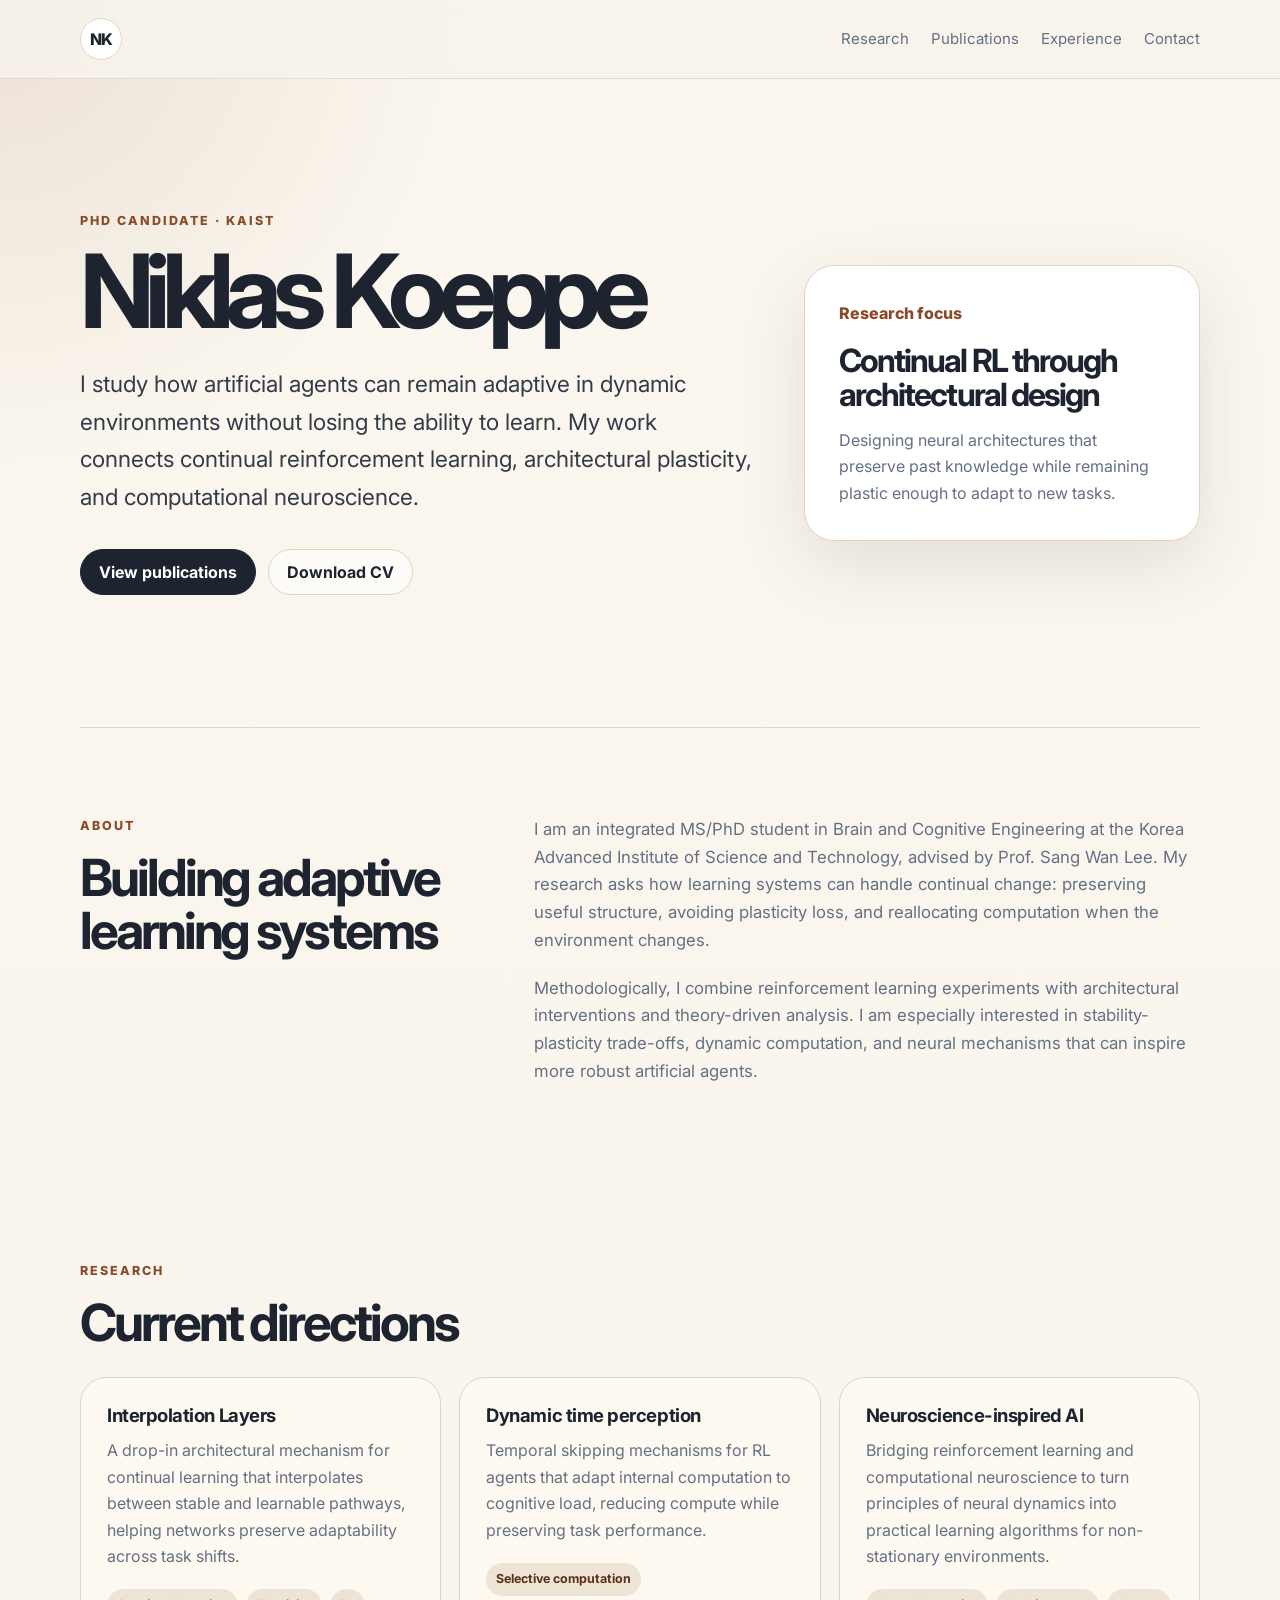
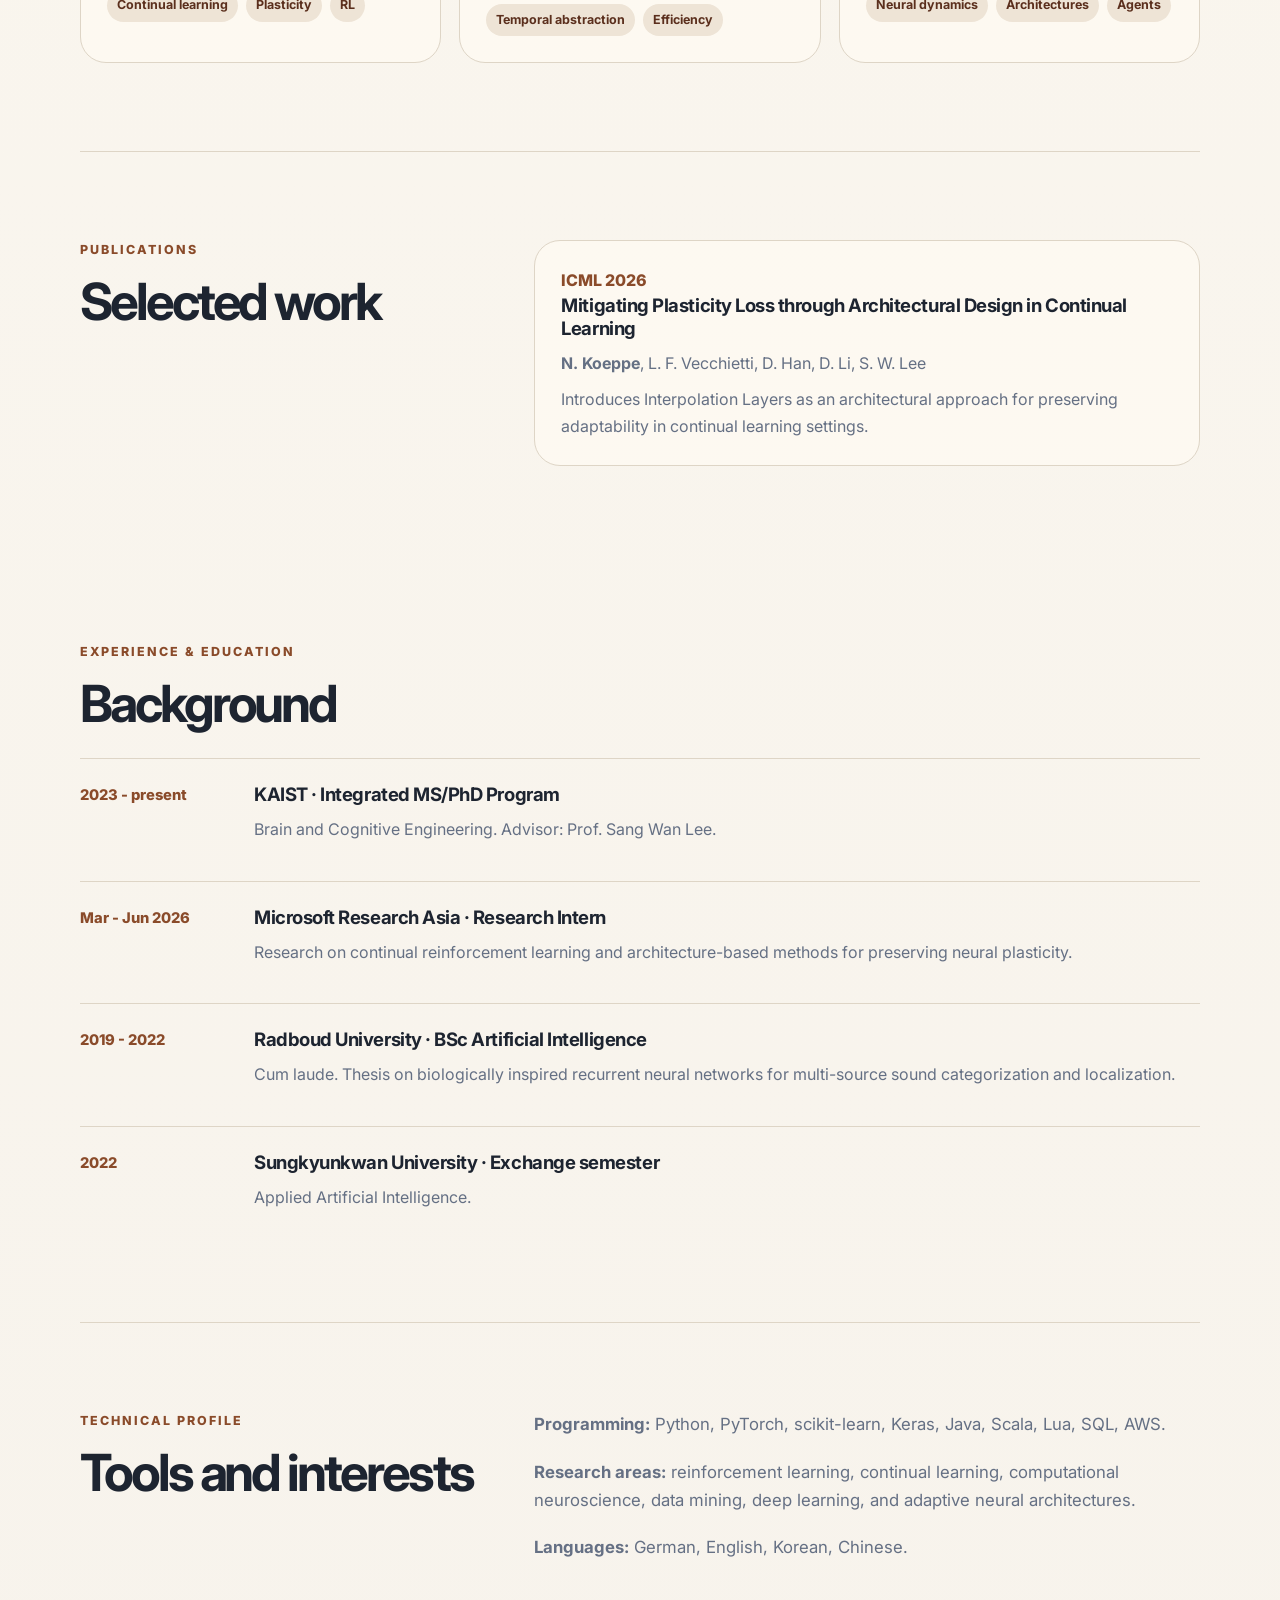
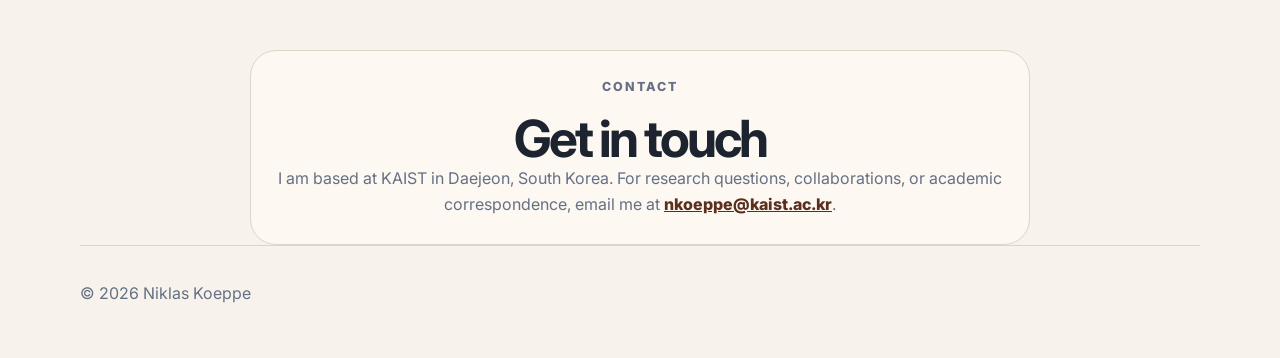
==== index.html @ fd407d89 "updates" ====
<!DOCTYPE html>
<html lang="en">
<head>
  <meta charset="UTF-8" />
  <meta name="viewport" content="width=device-width, initial-scale=1.0" />
  <meta name="description" content="Niklas Koeppe is a PhD candidate at KAIST working on continual reinforcement learning, architectural plasticity, and neuroscience-inspired AI." />
  <title>Niklas Koeppe | Continual Reinforcement Learning</title>
  <link rel="preconnect" href="https://fonts.googleapis.com" />
  <link rel="preconnect" href="https://fonts.gstatic.com" crossorigin />
  <link href="https://fonts.googleapis.com/css2?family=Inter:wght@400;500;600;700;800&display=swap" rel="stylesheet" />
  <link rel="stylesheet" href="style.css" />
</head>
<body>
  <header class="site-header">
    <nav class="nav" aria-label="Main navigation">
      <a class="logo" href="#top">NK</a>
      <div class="nav-links">
        <a href="#research">Research</a>
        <a href="#publications">Publications</a>
        <a href="#experience">Experience</a>
        <a href="#contact">Contact</a>
      </div>
    </nav>
  </header>

  <main id="top">
    <section class="hero section">
      <div class="hero-copy">
        <p class="eyebrow">PhD Candidate · KAIST</p>
        <h1>Niklas Koeppe</h1>
        <p class="lead">
          I study how artificial agents can remain adaptive in dynamic environments without losing the ability to learn.
          My work connects continual reinforcement learning, architectural plasticity, and computational neuroscience.
        </p>
        <div class="hero-actions">
          <a class="button primary" href="#publications">View publications</a>
          <a class="button" href="CV_Niklas_Koeppe.pdf">Download CV</a>
        </div>
      </div>
      <aside class="hero-card" aria-label="Research snapshot">
        <span class="card-label">Research focus</span>
        <h2>Continual RL through architectural design</h2>
        <p>
          Designing neural architectures that preserve past knowledge while remaining plastic enough to adapt to new tasks.
        </p>
      </aside>
    </section>

    <section id="about" class="section two-column">
      <div>
        <p class="eyebrow">About</p>
        <h2>Building adaptive learning systems</h2>
      </div>
      <div class="content-stack">
        <p>
          I am an integrated MS/PhD student in Brain and Cognitive Engineering at the Korea Advanced Institute of Science
          and Technology, advised by Prof. Sang Wan Lee. My research asks how learning systems can handle continual change:
          preserving useful structure, avoiding plasticity loss, and reallocating computation when the environment changes.
        </p>
        <p>
          Methodologically, I combine reinforcement learning experiments with architectural interventions and theory-driven
          analysis. I am especially interested in stability-plasticity trade-offs, dynamic computation, and neural mechanisms
          that can inspire more robust artificial agents.
        </p>
      </div>
    </section>

    <section id="research" class="section">
      <div class="section-heading">
        <p class="eyebrow">Research</p>
        <h2>Current directions</h2>
      </div>
      <div class="grid three">
        <article class="tile">
          <h3>Interpolation Layers</h3>
          <p>
            A drop-in architectural mechanism for continual learning that interpolates between stable and learnable pathways,
            helping networks preserve adaptability across task shifts.
          </p>
          <div class="tags"><span>Continual learning</span><span>Plasticity</span><span>RL</span></div>
        </article>
        <article class="tile">
          <h3>Dynamic time perception</h3>
          <p>
            Temporal skipping mechanisms for RL agents that adapt internal computation to cognitive load, reducing compute
            while preserving task performance.
          </p>
          <div class="tags"><span>Selective computation</span><span>Temporal abstraction</span><span>Efficiency</span></div>
        </article>
        <article class="tile">
          <h3>Neuroscience-inspired AI</h3>
          <p>
            Bridging reinforcement learning and computational neuroscience to turn principles of neural dynamics into practical
            learning algorithms for non-stationary environments.
          </p>
          <div class="tags"><span>Neural dynamics</span><span>Architectures</span><span>Agents</span></div>
        </article>
      </div>
    </section>

    <section id="publications" class="section two-column">
      <div>
        <p class="eyebrow">Publications</p>
        <h2>Selected work</h2>
      </div>
      <div class="publication-list">
        <article class="publication">
          <p class="pub-venue">ICML 2026</p>
          <h3>Mitigating Plasticity Loss through Architectural Design in Continual Learning</h3>
          <p class="authors"><strong>N. Koeppe</strong>, L. F. Vecchietti, D. Han, D. Li, S. W. Lee</p>
          <p>
            Introduces Interpolation Layers as an architectural approach for preserving adaptability in continual learning settings.
          </p>
        </article>
      </div>
    </section>

    <section id="experience" class="section">
      <div class="section-heading">
        <p class="eyebrow">Experience & education</p>
        <h2>Background</h2>
      </div>
      <div class="timeline">
        <article class="timeline-item">
          <span class="date">2023 - present</span>
          <div>
            <h3>KAIST · Integrated MS/PhD Program</h3>
            <p>Brain and Cognitive Engineering. Advisor: Prof. Sang Wan Lee.</p>
          </div>
        </article>
        <article class="timeline-item">
          <span class="date">Mar - Jun 2026</span>
          <div>
            <h3>Microsoft Research Asia · Research Intern</h3>
            <p>Research on continual reinforcement learning and architecture-based methods for preserving neural plasticity.</p>
          </div>
        </article>
        <article class="timeline-item">
          <span class="date">2019 - 2022</span>
          <div>
            <h3>Radboud University · BSc Artificial Intelligence</h3>
            <p>Cum laude. Thesis on biologically inspired recurrent neural networks for multi-source sound categorization and localization.</p>
          </div>
        </article>
        <article class="timeline-item">
          <span class="date">2022</span>
          <div>
            <h3>Sungkyunkwan University · Exchange semester</h3>
            <p>Applied Artificial Intelligence.</p>
          </div>
        </article>
      </div>
    </section>

    <section id="skills" class="section two-column">
      <div>
        <p class="eyebrow">Technical profile</p>
        <h2>Tools and interests</h2>
      </div>
      <div class="content-stack">
        <p>
          <strong>Programming:</strong> Python, PyTorch, scikit-learn, Keras, Java, Scala, Lua, SQL, AWS.
        </p>
        <p>
          <strong>Research areas:</strong> reinforcement learning, continual learning, computational neuroscience,
          data mining, deep learning, and adaptive neural architectures.
        </p>
        <p>
          <strong>Languages:</strong> German, English, Korean, Chinese.
        </p>
      </div>
    </section>

    <section id="contact" class="section contact-card">
      <p class="eyebrow">Contact</p>
      <h2>Get in touch</h2>
      <p>
        I am based at KAIST in Daejeon, South Korea. For research questions, collaborations, or academic correspondence,
        email me at <a href="mailto:nkoeppe@kaist.ac.kr">nkoeppe@kaist.ac.kr</a>.
      </p>
    </section>
  </main>

  <footer>
    <p>© 2026 Niklas Koeppe</p>
  </footer>
</body>
</html>
---- style.css ----
:root {
  --bg: #f7f3ec;
  --surface: #fffaf3;
  --surface-strong: #ffffff;
  --text: #1d2430;
  --muted: #657084;
  --line: #ded5c6;
  --accent: #8a4b2a;
  --accent-dark: #5b2f1d;
  --shadow: 0 22px 70px rgba(61, 45, 30, 0.12);
}

* { box-sizing: border-box; margin: 0; padding: 0; }
html { scroll-behavior: smooth; }
body {
  font-family: Inter, system-ui, -apple-system, BlinkMacSystemFont, "Segoe UI", sans-serif;
  color: var(--text);
  background:
    radial-gradient(circle at top left, rgba(138, 75, 42, 0.13), transparent 30rem),
    linear-gradient(180deg, #fbf7ef 0%, var(--bg) 100%);
  line-height: 1.65;
}

a { color: inherit; }
.site-header {
  position: sticky;
  top: 0;
  z-index: 10;
  backdrop-filter: blur(18px);
  background: rgba(247, 243, 236, 0.82);
  border-bottom: 1px solid rgba(222, 213, 198, 0.75);
}
.nav {
  width: min(1120px, calc(100% - 36px));
  margin: 0 auto;
  display: flex;
  align-items: center;
  justify-content: space-between;
  padding: 18px 0;
}
.logo {
  display: grid;
  place-items: center;
  width: 42px;
  height: 42px;
  border: 1px solid var(--line);
  border-radius: 50%;
  text-decoration: none;
  font-weight: 800;
  letter-spacing: -0.05em;
  background: var(--surface-strong);
}
.nav-links { display: flex; gap: 22px; font-size: 0.94rem; color: var(--muted); }
.nav-links a { text-decoration: none; }
.nav-links a:hover { color: var(--text); }

main { width: min(1120px, calc(100% - 36px)); margin: 0 auto; }
.section { padding: 88px 0; }
.hero {
  min-height: 72vh;
  display: grid;
  grid-template-columns: 1.45fr 0.85fr;
  align-items: center;
  gap: 48px;
}
.eyebrow {
  color: var(--accent);
  text-transform: uppercase;
  letter-spacing: 0.16em;
  font-size: 0.78rem;
  font-weight: 800;
  margin-bottom: 14px;
}
h1 {
  font-size: clamp(3.2rem, 8vw, 7.5rem);
  line-height: 0.9;
  letter-spacing: -0.085em;
  margin-bottom: 28px;
}
h2 {
  font-size: clamp(2rem, 4vw, 3.25rem);
  line-height: 1.04;
  letter-spacing: -0.06em;
}
h3 { font-size: 1.16rem; line-height: 1.25; letter-spacing: -0.025em; margin-bottom: 10px; }
.lead { font-size: clamp(1.12rem, 2vw, 1.42rem); max-width: 720px; color: #333b49; }
.hero-actions { display: flex; flex-wrap: wrap; gap: 12px; margin-top: 34px; }
.button {
  display: inline-flex;
  align-items: center;
  justify-content: center;
  min-height: 46px;
  padding: 0 18px;
  border: 1px solid var(--line);
  border-radius: 999px;
  text-decoration: none;
  font-weight: 700;
  background: rgba(255, 255, 255, 0.6);
}
.button.primary { background: var(--text); color: white; border-color: var(--text); }
.button:hover { transform: translateY(-1px); }
.hero-card {
  background: var(--surface-strong);
  border: 1px solid var(--line);
  border-radius: 30px;
  padding: 34px;
  box-shadow: var(--shadow);
}
.card-label {
  display: inline-block;
  color: var(--accent);
  font-weight: 800;
  margin-bottom: 18px;
}
.hero-card h2 { font-size: 2rem; margin-bottom: 16px; }
.hero-card p, .tile p, .publication p, .timeline p, .content-stack p, .contact-card p { color: var(--muted); }

.two-column {
  display: grid;
  grid-template-columns: 0.8fr 1.35fr;
  gap: 60px;
  border-top: 1px solid var(--line);
}
.content-stack { display: grid; gap: 20px; font-size: 1.05rem; }
.section-heading { margin-bottom: 28px; }
.grid { display: grid; gap: 18px; }
.grid.three { grid-template-columns: repeat(3, 1fr); }
.tile, .publication, .contact-card {
  background: rgba(255, 250, 243, 0.78);
  border: 1px solid var(--line);
  border-radius: 26px;
  padding: 26px;
}
.tags { display: flex; flex-wrap: wrap; gap: 8px; margin-top: 20px; }
.tags span {
  padding: 6px 10px;
  border-radius: 999px;
  background: #eee4d6;
  color: var(--accent-dark);
  font-size: 0.78rem;
  font-weight: 700;
}
.publication-list { display: grid; gap: 16px; }
.pub-venue { font-weight: 800; color: var(--accent) !important; }
.authors { margin-bottom: 10px; }
.timeline { display: grid; gap: 14px; }
.timeline-item {
  display: grid;
  grid-template-columns: 150px 1fr;
  gap: 24px;
  padding: 24px 0;
  border-top: 1px solid var(--line);
}
.date { color: var(--accent); font-weight: 800; font-size: 0.92rem; }
.contact-card { max-width: 780px; margin-left: auto; margin-right: auto; text-align: center; }
.contact-card a { color: var(--accent-dark); font-weight: 800; }
footer {
  width: min(1120px, calc(100% - 36px));
  margin: 0 auto;
  padding: 34px 0 52px;
  color: var(--muted);
  border-top: 1px solid var(--line);
}

@media (max-width: 860px) {
  .nav { align-items: flex-start; gap: 16px; }
  .nav-links { flex-wrap: wrap; justify-content: flex-end; gap: 12px 18px; }
  .hero, .two-column, .grid.three { grid-template-columns: 1fr; }
  .section { padding: 62px 0; }
  .hero { min-height: auto; padding-top: 70px; }
  .timeline-item { grid-template-columns: 1fr; gap: 6px; }
}

@media (max-width: 520px) {
  .nav { display: block; }
  .nav-links { margin-top: 14px; justify-content: flex-start; }
  h1 { font-size: 3.4rem; }
  .hero-card, .tile, .publication, .contact-card { border-radius: 22px; padding: 22px; }
}
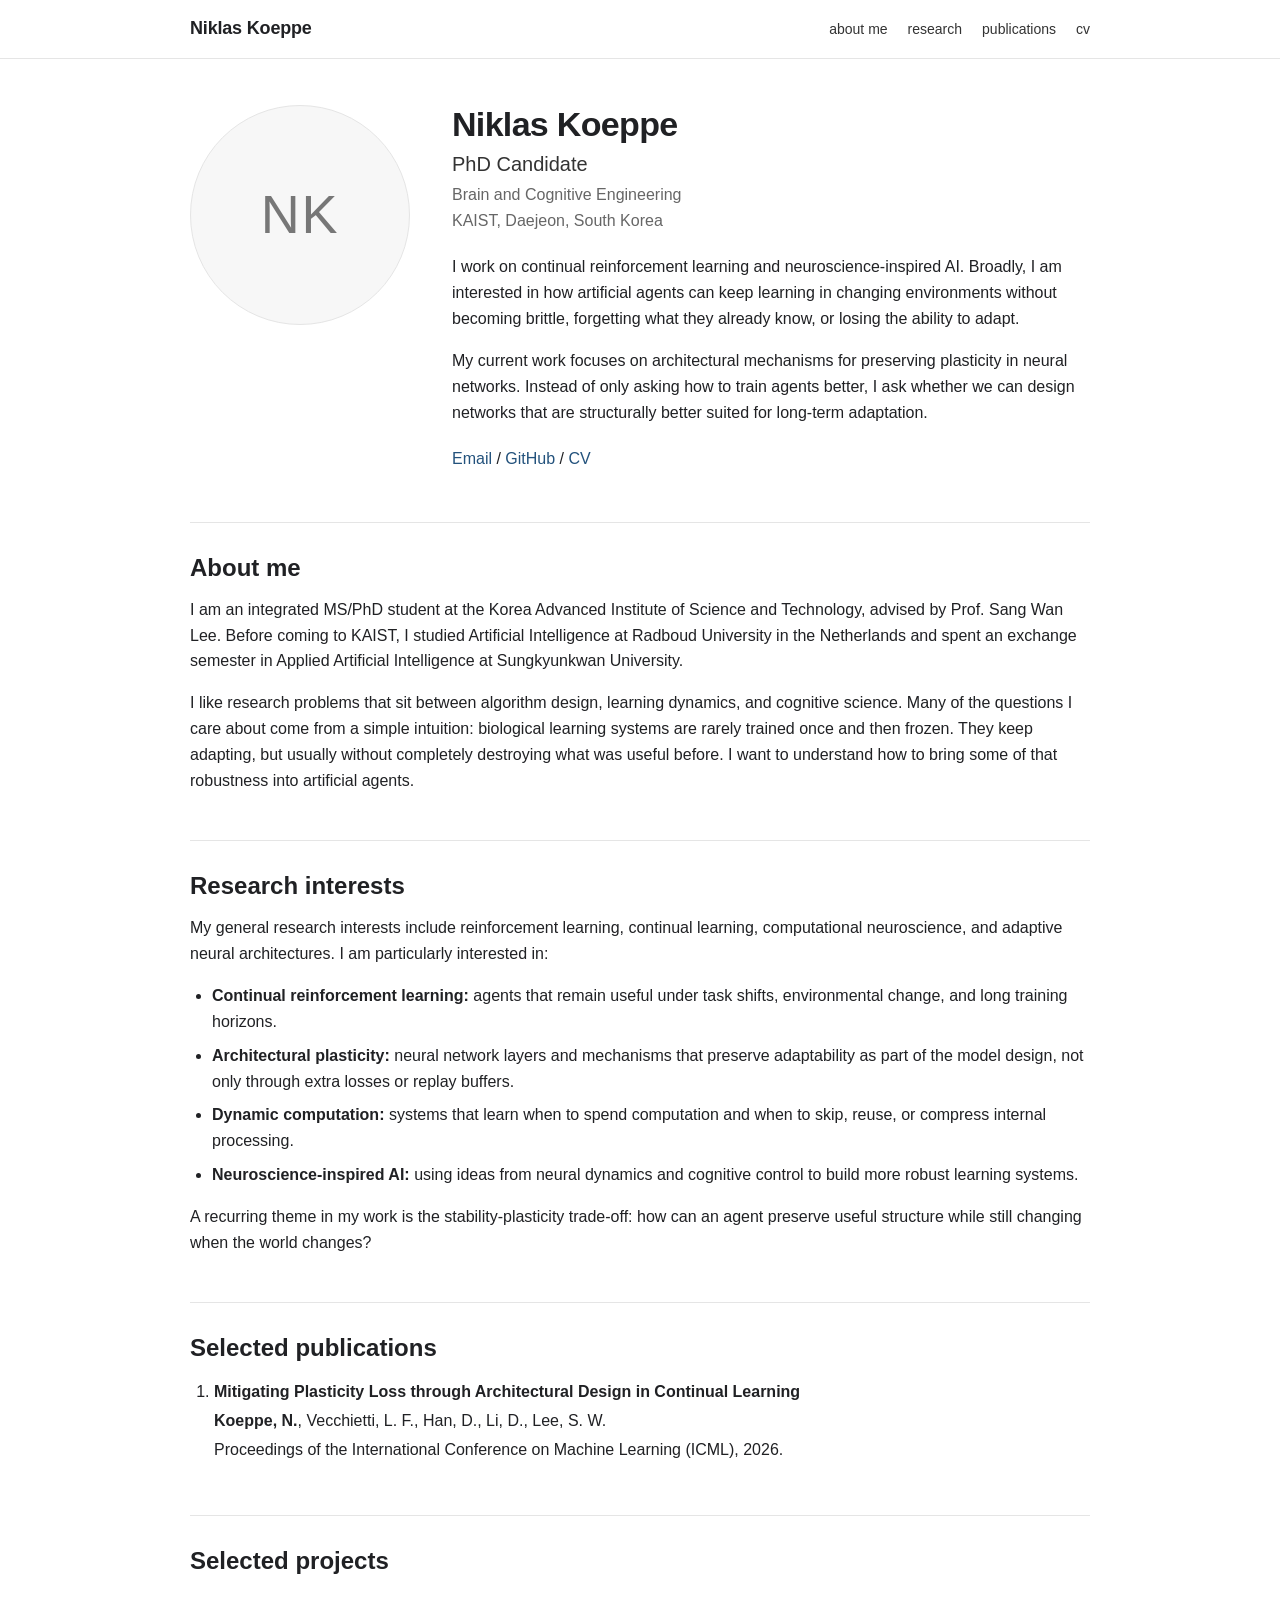
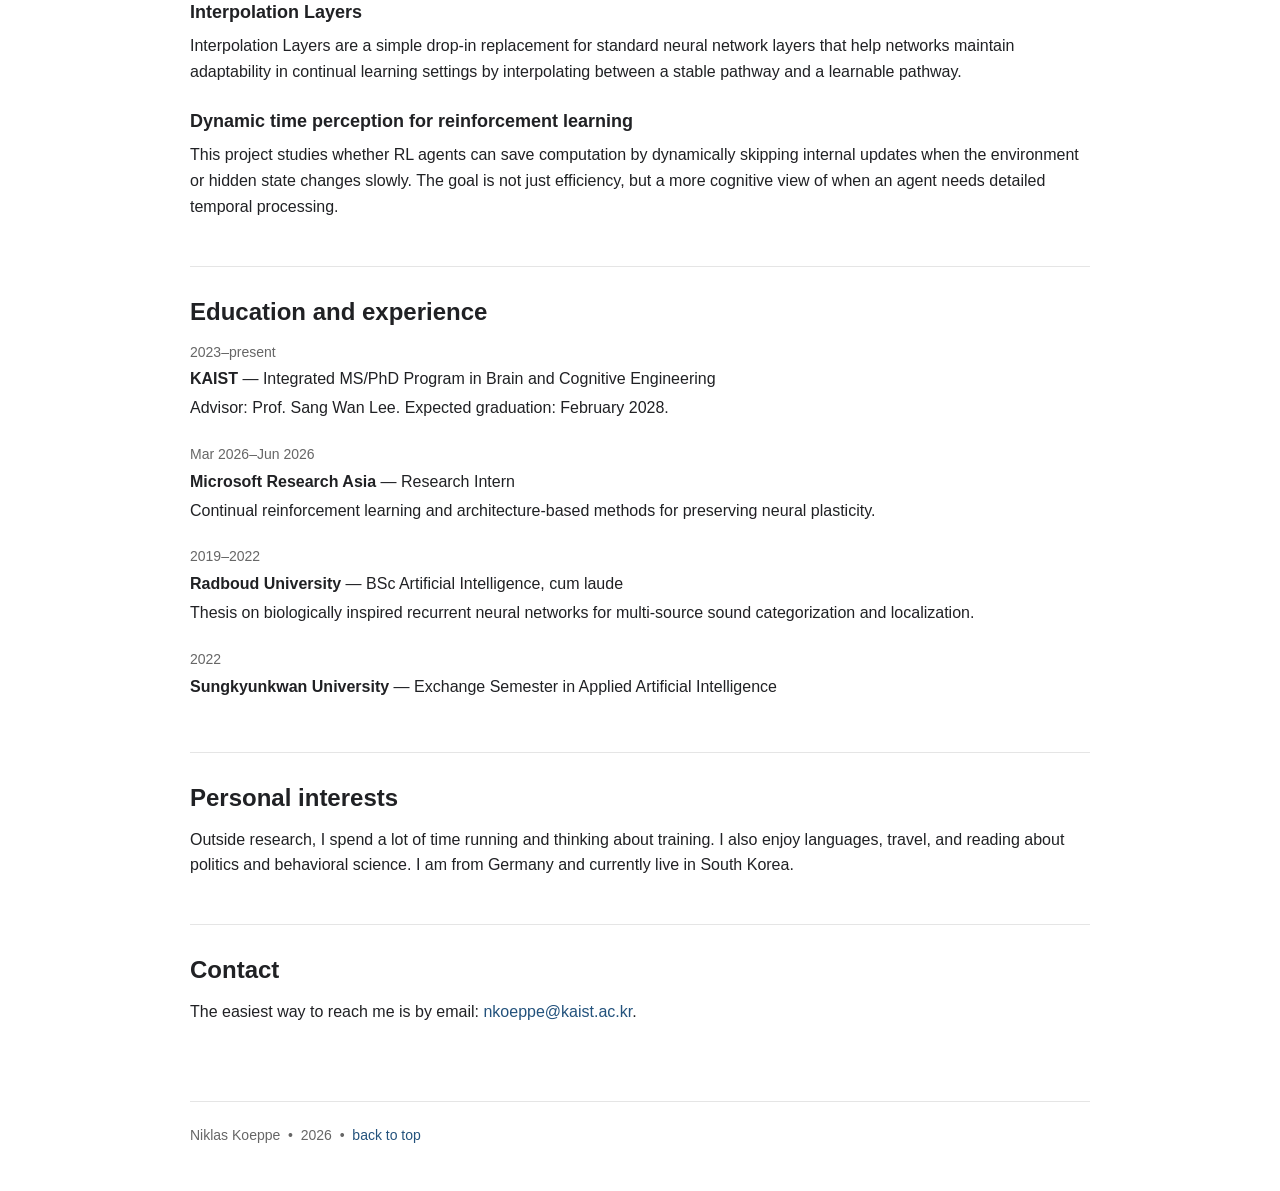
==== commit d55d7304: "Add files via upload" ====
--- a/index.html
+++ b/index.html
@@ -2,187 +2,137 @@
 <html lang="en">
 <head>
   <meta charset="UTF-8" />
-  <meta name="viewport" content="width=device-width, initial-scale=1.0" />
-  <meta name="description" content="Niklas Koeppe is a PhD candidate at KAIST working on continual reinforcement learning, architectural plasticity, and neuroscience-inspired AI." />
-  <title>Niklas Koeppe | Continual Reinforcement Learning</title>
-  <link rel="preconnect" href="https://fonts.googleapis.com" />
-  <link rel="preconnect" href="https://fonts.gstatic.com" crossorigin />
-  <link href="https://fonts.googleapis.com/css2?family=Inter:wght@400;500;600;700;800&display=swap" rel="stylesheet" />
+  <meta name="viewport" content="width=device-width, initial-scale=1" />
+  <meta name="description" content="Niklas Koeppe is a PhD student at KAIST working on continual reinforcement learning, architectural plasticity, and neuroscience-inspired AI." />
+  <title>Niklas Koeppe</title>
   <link rel="stylesheet" href="style.css" />
 </head>
 <body>
-  <header class="site-header">
-    <nav class="nav" aria-label="Main navigation">
-      <a class="logo" href="#top">NK</a>
-      <div class="nav-links">
-        <a href="#research">Research</a>
-        <a href="#publications">Publications</a>
-        <a href="#experience">Experience</a>
-        <a href="#contact">Contact</a>
+  <nav class="topbar">
+    <div class="nav-inner">
+      <a class="site-title" href="#top">Niklas Koeppe</a>
+      <div class="nav-links" aria-label="Main navigation">
+        <a href="#about">about me</a>
+        <a href="#research">research</a>
+        <a href="#publications">publications</a>
+        <a href="CV_Niklas_Koeppe.pdf">cv</a>
       </div>
-    </nav>
-  </header>
+    </div>
+  </nav>
 
-  <main id="top">
-    <section class="hero section">
-      <div class="hero-copy">
-        <p class="eyebrow">PhD Candidate · KAIST</p>
+  <main id="top" class="page">
+    <header class="intro">
+      <div class="portrait-wrap">
+        <img class="portrait" src="profile.jpg" alt="Niklas Koeppe" onerror="this.style.display='none';this.nextElementSibling.style.display='flex';" />
+        <div class="portrait portrait-fallback" aria-hidden="true">NK</div>
+      </div>
+
+      <div class="intro-text">
         <h1>Niklas Koeppe</h1>
-        <p class="lead">
-          I study how artificial agents can remain adaptive in dynamic environments without losing the ability to learn.
-          My work connects continual reinforcement learning, architectural plasticity, and computational neuroscience.
+        <p class="role">PhD Candidate</p>
+        <p class="affiliation">Brain and Cognitive Engineering<br />KAIST, Daejeon, South Korea</p>
+        <p>
+          I work on continual reinforcement learning and neuroscience-inspired AI. Broadly, I am interested in how artificial agents can keep learning in changing environments without becoming brittle, forgetting what they already know, or losing the ability to adapt.
         </p>
-        <div class="hero-actions">
-          <a class="button primary" href="#publications">View publications</a>
-          <a class="button" href="CV_Niklas_Koeppe.pdf">Download CV</a>
-        </div>
+        <p>
+          My current work focuses on architectural mechanisms for preserving plasticity in neural networks. Instead of only asking how to train agents better, I ask whether we can design networks that are structurally better suited for long-term adaptation.
+        </p>
+        <p class="links">
+          <a href="mailto:nkoeppe@kaist.ac.kr">Email</a> /
+          <a href="https://github.com/n-koeppe">GitHub</a> /
+          <a href="CV_Niklas_Koeppe.pdf">CV</a>
+        </p>
       </div>
-      <aside class="hero-card" aria-label="Research snapshot">
-        <span class="card-label">Research focus</span>
-        <h2>Continual RL through architectural design</h2>
-        <p>
-          Designing neural architectures that preserve past knowledge while remaining plastic enough to adapt to new tasks.
-        </p>
-      </aside>
+    </header>
+
+    <section id="about">
+      <h2>About me</h2>
+      <p>
+        I am an integrated MS/PhD student at the Korea Advanced Institute of Science and Technology, advised by Prof. Sang Wan Lee. Before coming to KAIST, I studied Artificial Intelligence at Radboud University in the Netherlands and spent an exchange semester in Applied Artificial Intelligence at Sungkyunkwan University.
+      </p>
+      <p>
+        I like research problems that sit between algorithm design, learning dynamics, and cognitive science. Many of the questions I care about come from a simple intuition: biological learning systems are rarely trained once and then frozen. They keep adapting, but usually without completely destroying what was useful before. I want to understand how to bring some of that robustness into artificial agents.
+      </p>
     </section>
 
-    <section id="about" class="section two-column">
-      <div>
-        <p class="eyebrow">About</p>
-        <h2>Building adaptive learning systems</h2>
+    <section id="research">
+      <h2>Research interests</h2>
+      <p>My general research interests include reinforcement learning, continual learning, computational neuroscience, and adaptive neural architectures. I am particularly interested in:</p>
+      <ul>
+        <li><strong>Continual reinforcement learning:</strong> agents that remain useful under task shifts, environmental change, and long training horizons.</li>
+        <li><strong>Architectural plasticity:</strong> neural network layers and mechanisms that preserve adaptability as part of the model design, not only through extra losses or replay buffers.</li>
+        <li><strong>Dynamic computation:</strong> systems that learn when to spend computation and when to skip, reuse, or compress internal processing.</li>
+        <li><strong>Neuroscience-inspired AI:</strong> using ideas from neural dynamics and cognitive control to build more robust learning systems.</li>
+      </ul>
+      <p>
+        A recurring theme in my work is the stability-plasticity trade-off: how can an agent preserve useful structure while still changing when the world changes?
+      </p>
+    </section>
+
+    <section id="publications">
+      <h2>Selected publications</h2>
+      <ol class="publications">
+        <li>
+          <p class="paper-title">Mitigating Plasticity Loss through Architectural Design in Continual Learning</p>
+          <p><strong>Koeppe, N.</strong>, Vecchietti, L. F., Han, D., Li, D., Lee, S. W.</p>
+          <p>Proceedings of the International Conference on Machine Learning (ICML), 2026.</p>
+        </li>
+      </ol>
+    </section>
+
+    <section id="projects">
+      <h2>Selected projects</h2>
+      <h3>Interpolation Layers</h3>
+      <p>
+        Interpolation Layers are a simple drop-in replacement for standard neural network layers that help networks maintain adaptability in continual learning settings by interpolating between a stable pathway and a learnable pathway.
+      </p>
+
+      <h3>Dynamic time perception for reinforcement learning</h3>
+      <p>
+        This project studies whether RL agents can save computation by dynamically skipping internal updates when the environment or hidden state changes slowly. The goal is not just efficiency, but a more cognitive view of when an agent needs detailed temporal processing.
+      </p>
+    </section>
+
+    <section id="experience">
+      <h2>Education and experience</h2>
+      <div class="entry">
+        <p class="entry-date">2023–present</p>
+        <p><strong>KAIST</strong> — Integrated MS/PhD Program in Brain and Cognitive Engineering</p>
+        <p>Advisor: Prof. Sang Wan Lee. Expected graduation: February 2028.</p>
       </div>
-      <div class="content-stack">
-        <p>
-          I am an integrated MS/PhD student in Brain and Cognitive Engineering at the Korea Advanced Institute of Science
-          and Technology, advised by Prof. Sang Wan Lee. My research asks how learning systems can handle continual change:
-          preserving useful structure, avoiding plasticity loss, and reallocating computation when the environment changes.
-        </p>
-        <p>
-          Methodologically, I combine reinforcement learning experiments with architectural interventions and theory-driven
-          analysis. I am especially interested in stability-plasticity trade-offs, dynamic computation, and neural mechanisms
-          that can inspire more robust artificial agents.
-        </p>
+      <div class="entry">
+        <p class="entry-date">Mar 2026–Jun 2026</p>
+        <p><strong>Microsoft Research Asia</strong> — Research Intern</p>
+        <p>Continual reinforcement learning and architecture-based methods for preserving neural plasticity.</p>
+      </div>
+      <div class="entry">
+        <p class="entry-date">2019–2022</p>
+        <p><strong>Radboud University</strong> — BSc Artificial Intelligence, cum laude</p>
+        <p>Thesis on biologically inspired recurrent neural networks for multi-source sound categorization and localization.</p>
+      </div>
+      <div class="entry">
+        <p class="entry-date">2022</p>
+        <p><strong>Sungkyunkwan University</strong> — Exchange Semester in Applied Artificial Intelligence</p>
       </div>
     </section>
 
-    <section id="research" class="section">
-      <div class="section-heading">
-        <p class="eyebrow">Research</p>
-        <h2>Current directions</h2>
-      </div>
-      <div class="grid three">
-        <article class="tile">
-          <h3>Interpolation Layers</h3>
-          <p>
-            A drop-in architectural mechanism for continual learning that interpolates between stable and learnable pathways,
-            helping networks preserve adaptability across task shifts.
-          </p>
-          <div class="tags"><span>Continual learning</span><span>Plasticity</span><span>RL</span></div>
-        </article>
-        <article class="tile">
-          <h3>Dynamic time perception</h3>
-          <p>
-            Temporal skipping mechanisms for RL agents that adapt internal computation to cognitive load, reducing compute
-            while preserving task performance.
-          </p>
-          <div class="tags"><span>Selective computation</span><span>Temporal abstraction</span><span>Efficiency</span></div>
-        </article>
-        <article class="tile">
-          <h3>Neuroscience-inspired AI</h3>
-          <p>
-            Bridging reinforcement learning and computational neuroscience to turn principles of neural dynamics into practical
-            learning algorithms for non-stationary environments.
-          </p>
-          <div class="tags"><span>Neural dynamics</span><span>Architectures</span><span>Agents</span></div>
-        </article>
-      </div>
+    <section id="personal">
+      <h2>Personal interests</h2>
+      <p>
+        Outside research, I spend a lot of time running and thinking about training. I also enjoy languages, travel, and reading about politics and behavioral science. I am from Germany and currently live in South Korea.
+      </p>
     </section>
 
-    <section id="publications" class="section two-column">
-      <div>
-        <p class="eyebrow">Publications</p>
-        <h2>Selected work</h2>
-      </div>
-      <div class="publication-list">
-        <article class="publication">
-          <p class="pub-venue">ICML 2026</p>
-          <h3>Mitigating Plasticity Loss through Architectural Design in Continual Learning</h3>
-          <p class="authors"><strong>N. Koeppe</strong>, L. F. Vecchietti, D. Han, D. Li, S. W. Lee</p>
-          <p>
-            Introduces Interpolation Layers as an architectural approach for preserving adaptability in continual learning settings.
-          </p>
-        </article>
-      </div>
-    </section>
-
-    <section id="experience" class="section">
-      <div class="section-heading">
-        <p class="eyebrow">Experience & education</p>
-        <h2>Background</h2>
-      </div>
-      <div class="timeline">
-        <article class="timeline-item">
-          <span class="date">2023 - present</span>
-          <div>
-            <h3>KAIST · Integrated MS/PhD Program</h3>
-            <p>Brain and Cognitive Engineering. Advisor: Prof. Sang Wan Lee.</p>
-          </div>
-        </article>
-        <article class="timeline-item">
-          <span class="date">Mar - Jun 2026</span>
-          <div>
-            <h3>Microsoft Research Asia · Research Intern</h3>
-            <p>Research on continual reinforcement learning and architecture-based methods for preserving neural plasticity.</p>
-          </div>
-        </article>
-        <article class="timeline-item">
-          <span class="date">2019 - 2022</span>
-          <div>
-            <h3>Radboud University · BSc Artificial Intelligence</h3>
-            <p>Cum laude. Thesis on biologically inspired recurrent neural networks for multi-source sound categorization and localization.</p>
-          </div>
-        </article>
-        <article class="timeline-item">
-          <span class="date">2022</span>
-          <div>
-            <h3>Sungkyunkwan University · Exchange semester</h3>
-            <p>Applied Artificial Intelligence.</p>
-          </div>
-        </article>
-      </div>
-    </section>
-
-    <section id="skills" class="section two-column">
-      <div>
-        <p class="eyebrow">Technical profile</p>
-        <h2>Tools and interests</h2>
-      </div>
-      <div class="content-stack">
-        <p>
-          <strong>Programming:</strong> Python, PyTorch, scikit-learn, Keras, Java, Scala, Lua, SQL, AWS.
-        </p>
-        <p>
-          <strong>Research areas:</strong> reinforcement learning, continual learning, computational neuroscience,
-          data mining, deep learning, and adaptive neural architectures.
-        </p>
-        <p>
-          <strong>Languages:</strong> German, English, Korean, Chinese.
-        </p>
-      </div>
-    </section>
-
-    <section id="contact" class="section contact-card">
-      <p class="eyebrow">Contact</p>
-      <h2>Get in touch</h2>
+    <section id="contact">
+      <h2>Contact</h2>
       <p>
-        I am based at KAIST in Daejeon, South Korea. For research questions, collaborations, or academic correspondence,
-        email me at <a href="mailto:nkoeppe@kaist.ac.kr">nkoeppe@kaist.ac.kr</a>.
+        The easiest way to reach me is by email: <a href="mailto:nkoeppe@kaist.ac.kr">nkoeppe@kaist.ac.kr</a>.
       </p>
     </section>
   </main>
 
-  <footer>
-    <p>© 2026 Niklas Koeppe</p>
+  <footer class="footer">
+    <p>Niklas Koeppe &nbsp;•&nbsp; 2026 &nbsp;•&nbsp; <a href="#top">back to top</a></p>
   </footer>
 </body>
 </html>
--- a/style.css
+++ b/style.css
@@ -1,179 +1,220 @@
 :root {
-  --bg: #f7f3ec;
-  --surface: #fffaf3;
-  --surface-strong: #ffffff;
-  --text: #1d2430;
-  --muted: #657084;
-  --line: #ded5c6;
-  --accent: #8a4b2a;
-  --accent-dark: #5b2f1d;
-  --shadow: 0 22px 70px rgba(61, 45, 30, 0.12);
-}
-
-* { box-sizing: border-box; margin: 0; padding: 0; }
+  --text: #202124;
+  --muted: #666;
+  --link: #23527c;
+  --line: #e5e5e5;
+  --soft: #f7f7f7;
+  --max-width: 900px;
+}
+
+* { box-sizing: border-box; }
+
 html { scroll-behavior: smooth; }
+
 body {
-  font-family: Inter, system-ui, -apple-system, BlinkMacSystemFont, "Segoe UI", sans-serif;
+  margin: 0;
   color: var(--text);
-  background:
-    radial-gradient(circle at top left, rgba(138, 75, 42, 0.13), transparent 30rem),
-    linear-gradient(180deg, #fbf7ef 0%, var(--bg) 100%);
-  line-height: 1.65;
-}
-
-a { color: inherit; }
-.site-header {
-  position: sticky;
-  top: 0;
-  z-index: 10;
-  backdrop-filter: blur(18px);
-  background: rgba(247, 243, 236, 0.82);
-  border-bottom: 1px solid rgba(222, 213, 198, 0.75);
-}
-.nav {
-  width: min(1120px, calc(100% - 36px));
+  background: #fff;
+  font-family: -apple-system, BlinkMacSystemFont, "Segoe UI", Roboto, Helvetica, Arial, sans-serif;
+  font-size: 16px;
+  line-height: 1.62;
+}
+
+body::selection { background: #fff2a8; }
+
+a {
+  color: var(--link);
+  text-decoration: none;
+}
+
+a:hover { text-decoration: underline; }
+
+.topbar {
+  border-bottom: 1px solid var(--line);
+  background: #fff;
+}
+
+.nav-inner {
+  width: min(var(--max-width), calc(100% - 32px));
   margin: 0 auto;
+  min-height: 58px;
   display: flex;
   align-items: center;
   justify-content: space-between;
-  padding: 18px 0;
-}
-.logo {
+  gap: 24px;
+}
+
+.site-title {
+  color: var(--text);
+  font-size: 18px;
+  font-weight: 600;
+  letter-spacing: -0.01em;
+}
+
+.site-title:hover { text-decoration: none; }
+
+.nav-links {
+  display: flex;
+  align-items: center;
+  gap: 20px;
+  font-size: 14px;
+  text-transform: lowercase;
+}
+
+.nav-links a { color: #333; }
+
+.page {
+  width: min(var(--max-width), calc(100% - 32px));
+  margin: 0 auto;
+  padding: 46px 0 30px;
+}
+
+.intro {
   display: grid;
-  place-items: center;
-  width: 42px;
-  height: 42px;
+  grid-template-columns: 220px 1fr;
+  gap: 42px;
+  align-items: start;
+  padding-bottom: 34px;
+  border-bottom: 1px solid var(--line);
+}
+
+.portrait-wrap {
+  width: 220px;
+}
+
+.portrait {
+  width: 220px;
+  height: 220px;
+  object-fit: cover;
+  border-radius: 50%;
   border: 1px solid var(--line);
-  border-radius: 50%;
-  text-decoration: none;
-  font-weight: 800;
-  letter-spacing: -0.05em;
-  background: var(--surface-strong);
-}
-.nav-links { display: flex; gap: 22px; font-size: 0.94rem; color: var(--muted); }
-.nav-links a { text-decoration: none; }
-.nav-links a:hover { color: var(--text); }
-
-main { width: min(1120px, calc(100% - 36px)); margin: 0 auto; }
-.section { padding: 88px 0; }
-.hero {
-  min-height: 72vh;
-  display: grid;
-  grid-template-columns: 1.45fr 0.85fr;
-  align-items: center;
-  gap: 48px;
-}
-.eyebrow {
-  color: var(--accent);
-  text-transform: uppercase;
-  letter-spacing: 0.16em;
-  font-size: 0.78rem;
-  font-weight: 800;
-  margin-bottom: 14px;
-}
-h1 {
-  font-size: clamp(3.2rem, 8vw, 7.5rem);
-  line-height: 0.9;
-  letter-spacing: -0.085em;
-  margin-bottom: 28px;
-}
-h2 {
-  font-size: clamp(2rem, 4vw, 3.25rem);
-  line-height: 1.04;
-  letter-spacing: -0.06em;
-}
-h3 { font-size: 1.16rem; line-height: 1.25; letter-spacing: -0.025em; margin-bottom: 10px; }
-.lead { font-size: clamp(1.12rem, 2vw, 1.42rem); max-width: 720px; color: #333b49; }
-.hero-actions { display: flex; flex-wrap: wrap; gap: 12px; margin-top: 34px; }
-.button {
-  display: inline-flex;
+  background: var(--soft);
+}
+
+.portrait-fallback {
+  display: none;
   align-items: center;
   justify-content: center;
-  min-height: 46px;
-  padding: 0 18px;
-  border: 1px solid var(--line);
-  border-radius: 999px;
-  text-decoration: none;
-  font-weight: 700;
-  background: rgba(255, 255, 255, 0.6);
-}
-.button.primary { background: var(--text); color: white; border-color: var(--text); }
-.button:hover { transform: translateY(-1px); }
-.hero-card {
-  background: var(--surface-strong);
-  border: 1px solid var(--line);
-  border-radius: 30px;
-  padding: 34px;
-  box-shadow: var(--shadow);
-}
-.card-label {
-  display: inline-block;
-  color: var(--accent);
-  font-weight: 800;
-  margin-bottom: 18px;
-}
-.hero-card h2 { font-size: 2rem; margin-bottom: 16px; }
-.hero-card p, .tile p, .publication p, .timeline p, .content-stack p, .contact-card p { color: var(--muted); }
-
-.two-column {
-  display: grid;
-  grid-template-columns: 0.8fr 1.35fr;
-  gap: 60px;
+  color: #777;
+  font-size: 54px;
+  font-weight: 300;
+  letter-spacing: 0.03em;
+}
+
+h1, h2, h3, p { margin-top: 0; }
+
+h1 {
+  margin-bottom: 4px;
+  font-size: 34px;
+  line-height: 1.15;
+  font-weight: 600;
+  letter-spacing: -0.02em;
+}
+
+.role {
+  margin-bottom: 2px;
+  font-size: 20px;
+  color: #333;
+}
+
+.affiliation {
+  margin-bottom: 20px;
+  color: var(--muted);
+}
+
+.links {
+  margin-top: 20px;
+  font-weight: 500;
+}
+
+section {
+  padding: 30px 0;
+  border-bottom: 1px solid var(--line);
+}
+
+section:last-of-type { border-bottom: 0; }
+
+h2 {
+  margin-bottom: 14px;
+  font-size: 24px;
+  line-height: 1.25;
+  font-weight: 600;
+}
+
+h3 {
+  margin: 22px 0 6px;
+  font-size: 18px;
+  font-weight: 600;
+}
+
+ul {
+  padding-left: 22px;
+  margin-top: 12px;
+}
+
+li { margin-bottom: 8px; }
+
+.publications {
+  padding-left: 24px;
+}
+
+.publications li { margin-bottom: 22px; }
+
+.paper-title {
+  margin-bottom: 4px;
+  font-weight: 600;
+}
+
+.publications p { margin-bottom: 3px; }
+
+.entry {
+  margin-bottom: 22px;
+}
+
+.entry p { margin-bottom: 3px; }
+
+.entry-date {
+  color: var(--muted);
+  font-size: 14px;
+}
+
+.footer {
+  width: min(var(--max-width), calc(100% - 32px));
+  margin: 0 auto;
+  padding: 22px 0 44px;
+  color: var(--muted);
+  font-size: 14px;
   border-top: 1px solid var(--line);
 }
-.content-stack { display: grid; gap: 20px; font-size: 1.05rem; }
-.section-heading { margin-bottom: 28px; }
-.grid { display: grid; gap: 18px; }
-.grid.three { grid-template-columns: repeat(3, 1fr); }
-.tile, .publication, .contact-card {
-  background: rgba(255, 250, 243, 0.78);
-  border: 1px solid var(--line);
-  border-radius: 26px;
-  padding: 26px;
-}
-.tags { display: flex; flex-wrap: wrap; gap: 8px; margin-top: 20px; }
-.tags span {
-  padding: 6px 10px;
-  border-radius: 999px;
-  background: #eee4d6;
-  color: var(--accent-dark);
-  font-size: 0.78rem;
-  font-weight: 700;
-}
-.publication-list { display: grid; gap: 16px; }
-.pub-venue { font-weight: 800; color: var(--accent) !important; }
-.authors { margin-bottom: 10px; }
-.timeline { display: grid; gap: 14px; }
-.timeline-item {
-  display: grid;
-  grid-template-columns: 150px 1fr;
-  gap: 24px;
-  padding: 24px 0;
-  border-top: 1px solid var(--line);
-}
-.date { color: var(--accent); font-weight: 800; font-size: 0.92rem; }
-.contact-card { max-width: 780px; margin-left: auto; margin-right: auto; text-align: center; }
-.contact-card a { color: var(--accent-dark); font-weight: 800; }
-footer {
-  width: min(1120px, calc(100% - 36px));
-  margin: 0 auto;
-  padding: 34px 0 52px;
-  color: var(--muted);
-  border-top: 1px solid var(--line);
-}
-
-@media (max-width: 860px) {
-  .nav { align-items: flex-start; gap: 16px; }
-  .nav-links { flex-wrap: wrap; justify-content: flex-end; gap: 12px 18px; }
-  .hero, .two-column, .grid.three { grid-template-columns: 1fr; }
-  .section { padding: 62px 0; }
-  .hero { min-height: auto; padding-top: 70px; }
-  .timeline-item { grid-template-columns: 1fr; gap: 6px; }
-}
-
-@media (max-width: 520px) {
-  .nav { display: block; }
-  .nav-links { margin-top: 14px; justify-content: flex-start; }
-  h1 { font-size: 3.4rem; }
-  .hero-card, .tile, .publication, .contact-card { border-radius: 22px; padding: 22px; }
-}
+
+.footer p { margin: 0; }
+
+@media (max-width: 720px) {
+  .nav-inner {
+    min-height: auto;
+    padding: 14px 0;
+    display: block;
+  }
+
+  .nav-links {
+    margin-top: 8px;
+    flex-wrap: wrap;
+    gap: 10px 16px;
+  }
+
+  .page { padding-top: 32px; }
+
+  .intro {
+    grid-template-columns: 1fr;
+    gap: 24px;
+  }
+
+  .portrait-wrap,
+  .portrait {
+    width: 170px;
+  }
+
+  .portrait { height: 170px; }
+
+  h1 { font-size: 30px; }
+}
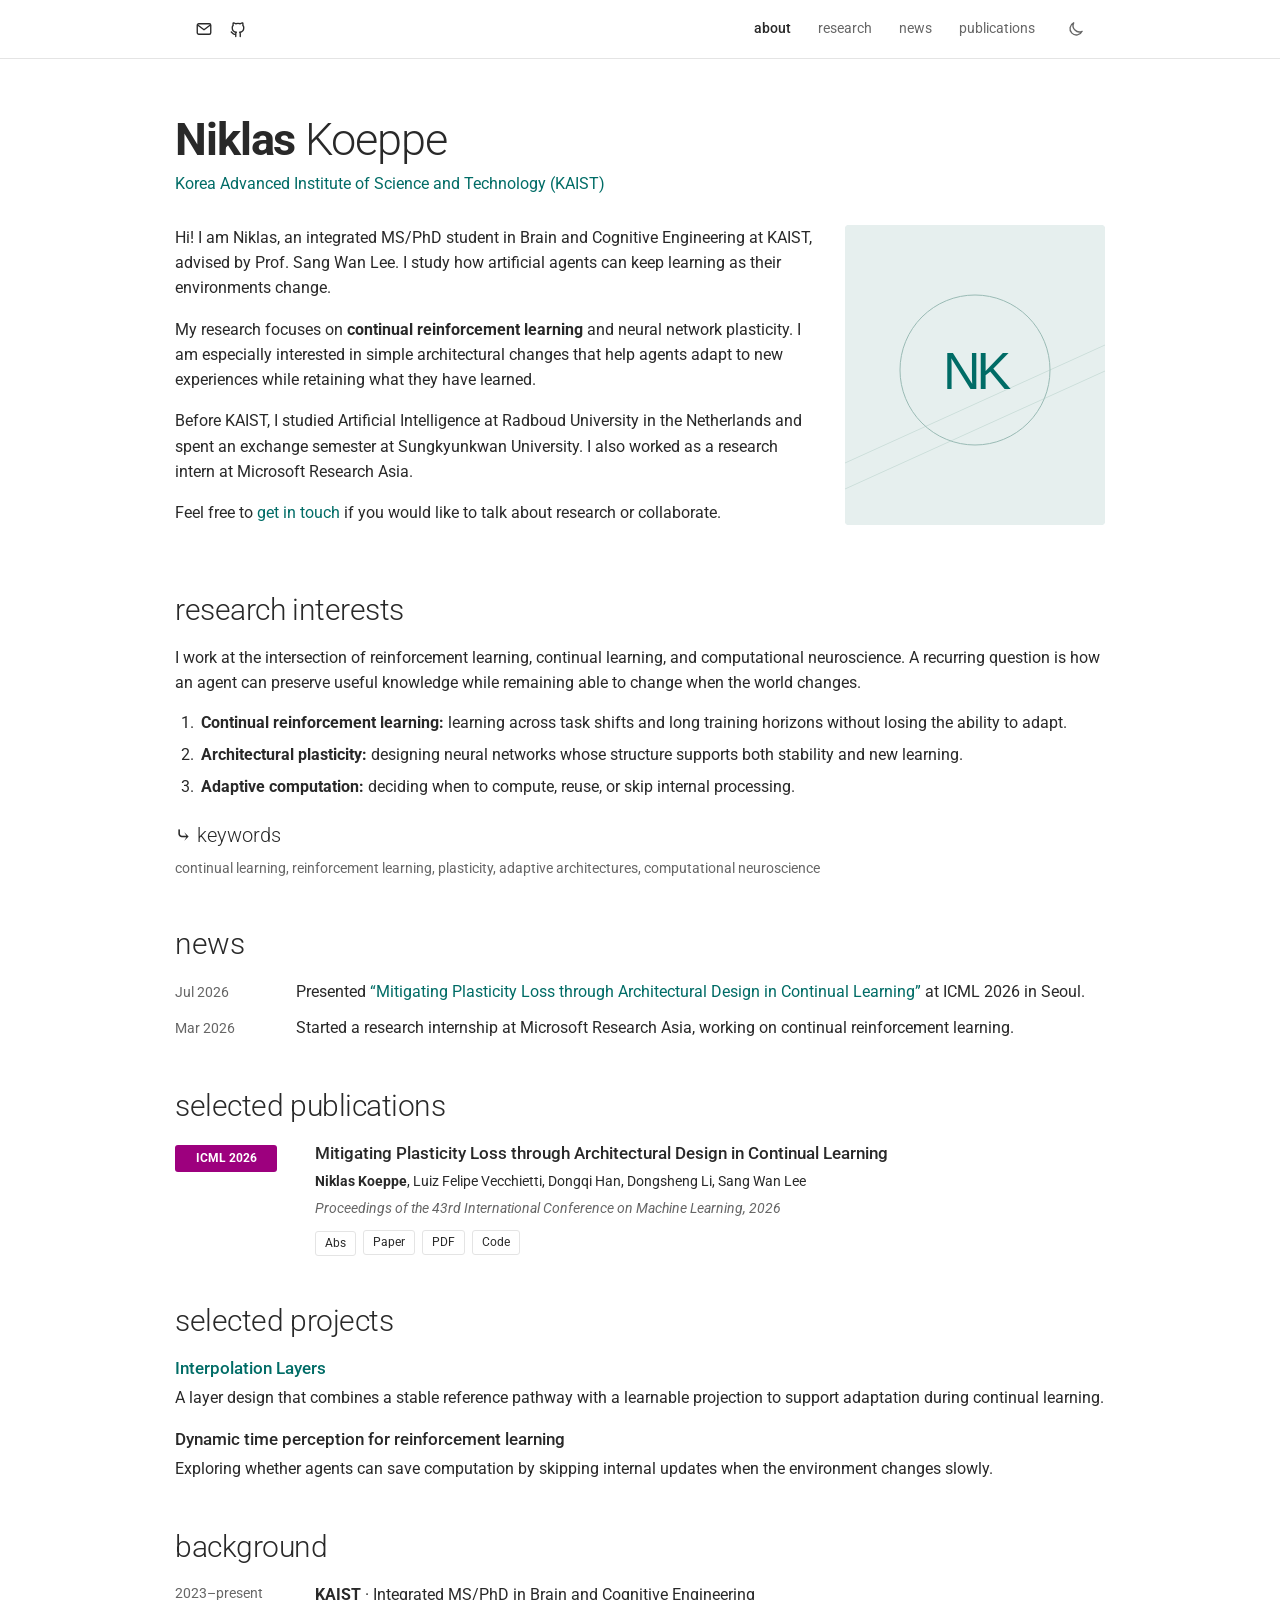
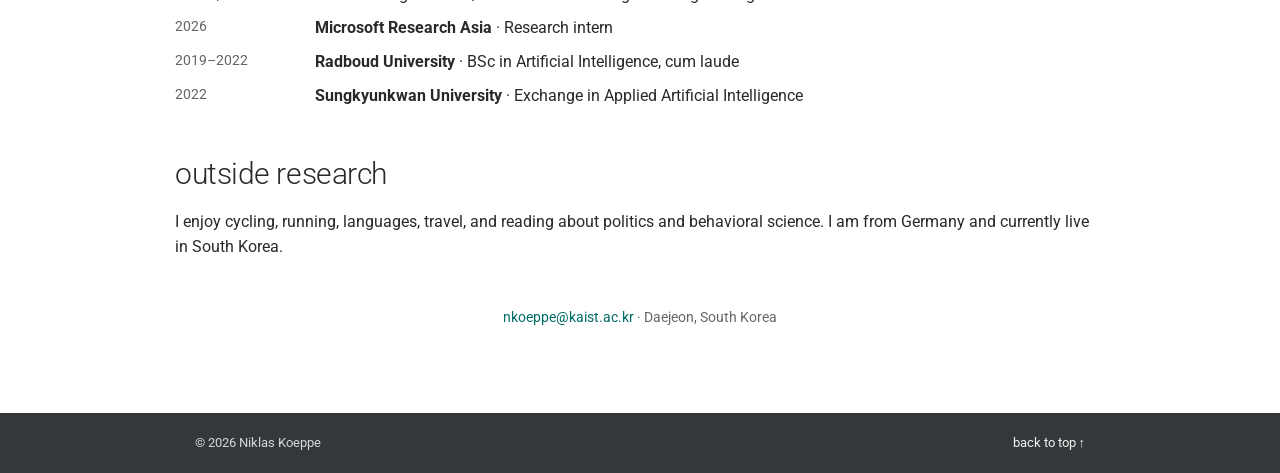
==== commit 97a5056d: "Add files via upload" ====
--- a/index.html
+++ b/index.html
@@ -1,138 +1,100 @@
-<!DOCTYPE html>
+<!doctype html>
 <html lang="en">
 <head>
-  <meta charset="UTF-8" />
-  <meta name="viewport" content="width=device-width, initial-scale=1" />
-  <meta name="description" content="Niklas Koeppe is a PhD student at KAIST working on continual reinforcement learning, architectural plasticity, and neuroscience-inspired AI." />
+  <meta charset="utf-8">
+  <meta name="viewport" content="width=device-width, initial-scale=1">
+  <meta name="description" content="Niklas Koeppe is a PhD student at KAIST researching continual reinforcement learning and neural network plasticity.">
+  <meta name="theme-color" content="#ffffff">
   <title>Niklas Koeppe</title>
-  <link rel="stylesheet" href="style.css" />
+  <link rel="canonical" href="https://n-koeppe.github.io/">
+  <link rel="preconnect" href="https://fonts.googleapis.com">
+  <link rel="preconnect" href="https://fonts.gstatic.com" crossorigin>
+  <link href="https://fonts.googleapis.com/css2?family=Roboto:wght@300;400;500;700&display=swap" rel="stylesheet">
+  <link rel="stylesheet" href="style.css">
 </head>
-<body>
-  <nav class="topbar">
-    <div class="nav-inner">
-      <a class="site-title" href="#top">Niklas Koeppe</a>
-      <div class="nav-links" aria-label="Main navigation">
-        <a href="#about">about me</a>
-        <a href="#research">research</a>
-        <a href="#publications">publications</a>
-        <a href="CV_Niklas_Koeppe.pdf">cv</a>
+<body id="top">
+  <a class="skip-link" href="#main">Skip to content</a>
+  <header class="site-header">
+    <nav class="nav-shell" aria-label="Main navigation">
+      <div class="social-links">
+        <a href="mailto:nkoeppe@kaist.ac.kr" aria-label="Email Niklas" title="Email"><svg viewBox="0 0 24 24" aria-hidden="true"><rect x="3" y="5" width="18" height="14" rx="2"/><path d="m4 7 8 6 8-6"/></svg></a>
+        <a href="https://github.com/n-koeppe" aria-label="Niklas on GitHub" title="GitHub"><svg viewBox="0 0 24 24" aria-hidden="true"><path d="M9 19c-4.4 1.4-4.4-2.5-6-3m12 6v-3.4a3 3 0 0 0-.8-2.3c2.7-.3 5.5-1.3 5.5-6A4.7 4.7 0 0 0 18.4 7a4.3 4.3 0 0 0-.1-3.2S17.3 3.5 15 5a10.6 10.6 0 0 0-6 0C6.7 3.5 5.7 3.8 5.7 3.8A4.3 4.3 0 0 0 5.6 7a4.7 4.7 0 0 0-1.3 3.3c0 4.7 2.8 5.7 5.5 6A3 3 0 0 0 9 18.6V22"/></svg></a>
       </div>
-    </div>
-  </nav>
+      <div class="nav-links">
+        <a href="#about" aria-current="page">about</a><a href="#research">research</a><a href="#news">news</a><a href="#publications">publications</a>
+        <button class="theme-toggle" type="button" aria-label="Switch to dark mode" title="Toggle color theme"><svg viewBox="0 0 24 24" aria-hidden="true"><path d="M20.2 15.1A8.5 8.5 0 0 1 8.9 3.8 8.5 8.5 0 1 0 20.2 15.1Z"/></svg></button>
+      </div>
+    </nav>
+  </header>
 
-  <main id="top" class="page">
-    <header class="intro">
-      <div class="portrait-wrap">
-        <img class="portrait" src="profile.jpg" alt="Niklas Koeppe" onerror="this.style.display='none';this.nextElementSibling.style.display='flex';" />
-        <div class="portrait portrait-fallback" aria-hidden="true">NK</div>
-      </div>
-
-      <div class="intro-text">
-        <h1>Niklas Koeppe</h1>
-        <p class="role">PhD Candidate</p>
-        <p class="affiliation">Brain and Cognitive Engineering<br />KAIST, Daejeon, South Korea</p>
-        <p>
-          I work on continual reinforcement learning and neuroscience-inspired AI. Broadly, I am interested in how artificial agents can keep learning in changing environments without becoming brittle, forgetting what they already know, or losing the ability to adapt.
-        </p>
-        <p>
-          My current work focuses on architectural mechanisms for preserving plasticity in neural networks. Instead of only asking how to train agents better, I ask whether we can design networks that are structurally better suited for long-term adaptation.
-        </p>
-        <p class="links">
-          <a href="mailto:nkoeppe@kaist.ac.kr">Email</a> /
-          <a href="https://github.com/n-koeppe">GitHub</a> /
-          <a href="CV_Niklas_Koeppe.pdf">CV</a>
-        </p>
-      </div>
+  <main id="main" class="page"><article>
+    <header id="about" class="profile-header">
+      <h1><strong>Niklas</strong> Koeppe</h1>
+      <p class="subtitle"><a href="https://www.kaist.ac.kr/en/">Korea Advanced Institute of Science and Technology (KAIST)</a></p>
     </header>
 
-    <section id="about">
-      <h2>About me</h2>
-      <p>
-        I am an integrated MS/PhD student at the Korea Advanced Institute of Science and Technology, advised by Prof. Sang Wan Lee. Before coming to KAIST, I studied Artificial Intelligence at Radboud University in the Netherlands and spent an exchange semester in Applied Artificial Intelligence at Sungkyunkwan University.
-      </p>
-      <p>
-        I like research problems that sit between algorithm design, learning dynamics, and cognitive science. Many of the questions I care about come from a simple intuition: biological learning systems are rarely trained once and then frozen. They keep adapting, but usually without completely destroying what was useful before. I want to understand how to bring some of that robustness into artificial agents.
-      </p>
+    <div class="introduction">
+      <figure class="profile-photo"><img src="portrait.svg" alt="Niklas Koeppe initials; portrait placeholder" width="260" height="300"></figure>
+      <p>Hi! I am Niklas, an integrated MS/PhD student in Brain and Cognitive Engineering at KAIST, advised by Prof. Sang Wan Lee. I study how artificial agents can keep learning as their environments change.</p>
+      <p>My research focuses on <strong>continual reinforcement learning</strong> and neural network plasticity. I am especially interested in simple architectural changes that help agents adapt to new experiences while retaining what they have learned.</p>
+      <p>Before KAIST, I studied Artificial Intelligence at Radboud University in the Netherlands and spent an exchange semester at Sungkyunkwan University. I also worked as a research intern at Microsoft Research Asia.</p>
+      <p>Feel free to <a href="mailto:nkoeppe@kaist.ac.kr">get in touch</a> if you would like to talk about research or collaborate.</p>
+    </div>
+
+    <section id="research">
+      <h2>research interests</h2>
+      <p>I work at the intersection of reinforcement learning, continual learning, and computational neuroscience. A recurring question is how an agent can preserve useful knowledge while remaining able to change when the world changes.</p>
+      <ol class="research-list">
+        <li><strong>Continual reinforcement learning:</strong> learning across task shifts and long training horizons without losing the ability to adapt.</li>
+        <li><strong>Architectural plasticity:</strong> designing neural networks whose structure supports both stability and new learning.</li>
+        <li><strong>Adaptive computation:</strong> deciding when to compute, reuse, or skip internal processing.</li>
+      </ol>
+      <p class="keywords"><span>⤷ keywords</span><br>continual learning, reinforcement learning, plasticity, adaptive architectures, computational neuroscience</p>
     </section>
 
-    <section id="research">
-      <h2>Research interests</h2>
-      <p>My general research interests include reinforcement learning, continual learning, computational neuroscience, and adaptive neural architectures. I am particularly interested in:</p>
-      <ul>
-        <li><strong>Continual reinforcement learning:</strong> agents that remain useful under task shifts, environmental change, and long training horizons.</li>
-        <li><strong>Architectural plasticity:</strong> neural network layers and mechanisms that preserve adaptability as part of the model design, not only through extra losses or replay buffers.</li>
-        <li><strong>Dynamic computation:</strong> systems that learn when to spend computation and when to skip, reuse, or compress internal processing.</li>
-        <li><strong>Neuroscience-inspired AI:</strong> using ideas from neural dynamics and cognitive control to build more robust learning systems.</li>
-      </ul>
-      <p>
-        A recurring theme in my work is the stability-plasticity trade-off: how can an agent preserve useful structure while still changing when the world changes?
-      </p>
+    <section id="news">
+      <h2>news</h2>
+      <div class="news-list">
+        <div class="news-item"><time datetime="2026-07">Jul 2026</time><p>Presented <a href="https://openreview.net/forum?id=pAhGjPOlwy">“Mitigating Plasticity Loss through Architectural Design in Continual Learning”</a> at ICML 2026 in Seoul.</p></div>
+        <div class="news-item"><time datetime="2026-03">Mar 2026</time><p>Started a research internship at Microsoft Research Asia, working on continual reinforcement learning.</p></div>
+      </div>
     </section>
 
     <section id="publications">
-      <h2>Selected publications</h2>
-      <ol class="publications">
-        <li>
-          <p class="paper-title">Mitigating Plasticity Loss through Architectural Design in Continual Learning</p>
-          <p><strong>Koeppe, N.</strong>, Vecchietti, L. F., Han, D., Li, D., Lee, S. W.</p>
-          <p>Proceedings of the International Conference on Machine Learning (ICML), 2026.</p>
-        </li>
-      </ol>
+      <h2>selected publications</h2>
+      <ol class="publications"><li class="publication">
+        <div class="venue"><span>ICML 2026</span></div>
+        <div class="publication-info">
+          <h3>Mitigating Plasticity Loss through Architectural Design in Continual Learning</h3>
+          <p class="authors"><strong>Niklas Koeppe</strong>, Luiz Felipe Vecchietti, Dongqi Han, Dongsheng Li, Sang Wan Lee</p>
+          <p class="journal">Proceedings of the 43rd International Conference on Machine Learning, 2026</p>
+          <div class="paper-links">
+            <details class="abstract"><summary>Abs</summary><p>We study how neural network architecture affects plasticity in continual learning. Interpolation Layers combine a stable reference with a learnable projection to help networks remain adaptable across changing tasks.</p></details>
+            <a href="https://openreview.net/forum?id=pAhGjPOlwy">Paper</a><a href="https://openreview.net/pdf?id=pAhGjPOlwy">PDF</a><a href="https://github.com/n-koeppe/InterpLayer">Code</a>
+          </div>
+        </div>
+      </li></ol>
     </section>
 
     <section id="projects">
-      <h2>Selected projects</h2>
-      <h3>Interpolation Layers</h3>
-      <p>
-        Interpolation Layers are a simple drop-in replacement for standard neural network layers that help networks maintain adaptability in continual learning settings by interpolating between a stable pathway and a learnable pathway.
-      </p>
-
-      <h3>Dynamic time perception for reinforcement learning</h3>
-      <p>
-        This project studies whether RL agents can save computation by dynamically skipping internal updates when the environment or hidden state changes slowly. The goal is not just efficiency, but a more cognitive view of when an agent needs detailed temporal processing.
-      </p>
+      <h2>selected projects</h2>
+      <div class="project"><h3><a href="https://github.com/n-koeppe/InterpLayer">Interpolation Layers</a></h3><p>A layer design that combines a stable reference pathway with a learnable projection to support adaptation during continual learning.</p></div>
+      <div class="project"><h3>Dynamic time perception for reinforcement learning</h3><p>Exploring whether agents can save computation by skipping internal updates when the environment changes slowly.</p></div>
     </section>
 
-    <section id="experience">
-      <h2>Education and experience</h2>
-      <div class="entry">
-        <p class="entry-date">2023–present</p>
-        <p><strong>KAIST</strong> — Integrated MS/PhD Program in Brain and Cognitive Engineering</p>
-        <p>Advisor: Prof. Sang Wan Lee. Expected graduation: February 2028.</p>
-      </div>
-      <div class="entry">
-        <p class="entry-date">Mar 2026–Jun 2026</p>
-        <p><strong>Microsoft Research Asia</strong> — Research Intern</p>
-        <p>Continual reinforcement learning and architecture-based methods for preserving neural plasticity.</p>
-      </div>
-      <div class="entry">
-        <p class="entry-date">2019–2022</p>
-        <p><strong>Radboud University</strong> — BSc Artificial Intelligence, cum laude</p>
-        <p>Thesis on biologically inspired recurrent neural networks for multi-source sound categorization and localization.</p>
-      </div>
-      <div class="entry">
-        <p class="entry-date">2022</p>
-        <p><strong>Sungkyunkwan University</strong> — Exchange Semester in Applied Artificial Intelligence</p>
-      </div>
+    <section id="background">
+      <h2>background</h2>
+      <div class="background-item"><span>2023–present</span><p><strong>KAIST</strong> · Integrated MS/PhD in Brain and Cognitive Engineering</p></div>
+      <div class="background-item"><span>2026</span><p><strong>Microsoft Research Asia</strong> · Research intern</p></div>
+      <div class="background-item"><span>2019–2022</span><p><strong>Radboud University</strong> · BSc in Artificial Intelligence, cum laude</p></div>
+      <div class="background-item"><span>2022</span><p><strong>Sungkyunkwan University</strong> · Exchange in Applied Artificial Intelligence</p></div>
     </section>
 
-    <section id="personal">
-      <h2>Personal interests</h2>
-      <p>
-        Outside research, I spend a lot of time running and thinking about training. I also enjoy languages, travel, and reading about politics and behavioral science. I am from Germany and currently live in South Korea.
-      </p>
-    </section>
+    <section id="personal"><h2>outside research</h2><p>I enjoy cycling, running, languages, travel, and reading about politics and behavioral science. I am from Germany and currently live in South Korea.</p></section>
+    <div class="contact"><p><a href="mailto:nkoeppe@kaist.ac.kr">nkoeppe@kaist.ac.kr</a> · Daejeon, South Korea</p></div>
+  </article></main>
 
-    <section id="contact">
-      <h2>Contact</h2>
-      <p>
-        The easiest way to reach me is by email: <a href="mailto:nkoeppe@kaist.ac.kr">nkoeppe@kaist.ac.kr</a>.
-      </p>
-    </section>
-  </main>
-
-  <footer class="footer">
-    <p>Niklas Koeppe &nbsp;•&nbsp; 2026 &nbsp;•&nbsp; <a href="#top">back to top</a></p>
-  </footer>
+  <footer class="site-footer"><div class="footer-inner"><span>© 2026 Niklas Koeppe</span><a href="#top">back to top ↑</a></div></footer>
+  <script src="script.js" defer></script>
 </body>
 </html>
--- a/style.css
+++ b/style.css
@@ -1,220 +1,97 @@
 :root {
-  --text: #202124;
-  --muted: #666;
-  --link: #23527c;
-  --line: #e5e5e5;
-  --soft: #f7f7f7;
-  --max-width: 900px;
+  color-scheme: light;
+  --background: #fff; --text: #292929; --muted: #666; --accent: #006c66;
+  --border: #e4e4e4; --header: rgba(255,255,255,.97); --portrait: #e6efee; --width: 930px;
 }
-
+html[data-theme="dark"] {
+  color-scheme: dark;
+  --background: #1d1f21; --text: #eeeeec; --muted: #b0b4b4; --accent: #74d3ca;
+  --border: #404547; --header: rgba(29,31,33,.97); --portrait: #283b3b;
+}
 * { box-sizing: border-box; }
-
 html { scroll-behavior: smooth; }
-
-body {
-  margin: 0;
-  color: var(--text);
-  background: #fff;
-  font-family: -apple-system, BlinkMacSystemFont, "Segoe UI", Roboto, Helvetica, Arial, sans-serif;
-  font-size: 16px;
-  line-height: 1.62;
+body { margin: 0; background: var(--background); color: var(--text); font: 400 16px/1.55 Roboto, Arial, sans-serif; }
+body, .site-header, .site-footer { transition: background-color .18s, color .18s, border-color .18s; }
+::selection { background: #bcebe4; color: #172c29; }
+a { color: var(--accent); text-decoration: none; }
+a:hover { text-decoration: underline; }
+a:focus-visible, button:focus-visible, summary:focus-visible { outline: 2px solid var(--accent); outline-offset: 4px; border-radius: 2px; }
+section, .profile-header { scroll-margin-top: 85px; }
+p { margin: 0 0 1rem; }
+.skip-link { position: fixed; left: 12px; top: -60px; z-index: 5; padding: 8px 12px; background: var(--background); }
+.skip-link:focus { top: 8px; }
+.site-header { position: sticky; top: 0; z-index: 3; background: var(--header); border-bottom: 1px solid var(--border); }
+.nav-shell { max-width: var(--width); min-height: 58px; padding: 0 20px; margin: auto; display: flex; justify-content: space-between; align-items: center; gap: 20px; }
+.social-links, .nav-links { display: flex; align-items: center; }
+.social-links { gap: 16px; }
+.social-links a { display: inline-flex; color: var(--text); }
+.social-links svg, .theme-toggle svg { width: 18px; height: 18px; fill: none; stroke: currentColor; stroke-width: 1.8; stroke-linecap: round; stroke-linejoin: round; }
+.social-links a:hover, .nav-links a:hover { color: var(--accent); }
+.nav-links { gap: 27px; font-size: 14px; }
+.nav-links a { color: var(--muted); }
+.nav-links a[aria-current] { color: var(--text); font-weight: 500; }
+.theme-toggle { border: 0; padding: 7px 0 7px 5px; display: flex; color: var(--muted); background: none; cursor: pointer; }
+.theme-toggle:hover { color: var(--accent); }
+.page { width: min(var(--width), calc(100% - 40px)); margin: 0 auto; padding: 54px 0 30px; }
+.profile-header { margin-bottom: 28px; }
+h1 { margin: 0 0 5px; font-size: clamp(36px, 5vw, 45px); line-height: 1.2; font-weight: 300; letter-spacing: -.025em; }
+h1 strong { font-weight: 700; }
+.subtitle { margin: 0; font-size: 16px; color: var(--muted); }
+.introduction { min-height: 300px; }
+.introduction::after { display: block; content: ""; clear: both; }
+.profile-photo { float: right; width: 29%; max-width: 260px; margin: 0 0 20px 30px; }
+.profile-photo img { display: block; width: 100%; height: auto; border-radius: 4px; background: var(--portrait); }
+.introduction p { line-height: 1.58; }
+section { margin-top: 45px; }
+h2 { margin: 0 0 17px; font-size: 30px; font-weight: 300; line-height: 1.3; letter-spacing: -.015em; }
+h3 { margin: 0; font-size: 17px; font-weight: 500; line-height: 1.4; }
+.research-list { padding-left: 23px; margin: 0 0 20px; }
+.research-list li { padding-left: 3px; margin: 0 0 7px; }
+.keywords { color: var(--muted); font-size: 14px; }
+.keywords span { display: inline-block; margin-bottom: 7px; font-size: 20px; font-weight: 300; color: var(--text); }
+.news-list { display: grid; gap: 11px; }
+.news-item { display: grid; grid-template-columns: 105px minmax(0, 1fr); gap: 16px; align-items: baseline; }
+.news-item time { color: var(--muted); font-size: 14px; white-space: nowrap; }
+.news-item p { margin: 0; }
+.publications { list-style: none; margin: 0; padding: 0; }
+.publication { display: grid; grid-template-columns: 120px minmax(0, 1fr); gap: 20px; }
+.venue { padding-top: 3px; }
+.venue span { display: block; width: max-content; min-width: 102px; padding: 4px 9px; border-radius: 3px; background: #9d007e; color: #fff; text-align: center; font-size: 12px; font-weight: 700; }
+.publication-info h3 { margin-bottom: 5px; }
+.publication-info p { margin: 0 0 5px; font-size: 14px; }
+.publication-info .journal { color: var(--muted); font-style: italic; }
+.paper-links { display: flex; flex-wrap: wrap; gap: 7px; margin-top: 11px; align-items: flex-start; }
+.paper-links > a, .paper-links summary { display: inline-block; border: 1px solid var(--border); border-radius: 3px; padding: 2px 9px; color: var(--text); font-size: 12px; line-height: 1.6; cursor: pointer; }
+.paper-links > a:hover, .paper-links summary:hover { background: var(--accent); border-color: var(--accent); color: var(--background); text-decoration: none; }
+.paper-links .abstract { order: 0; }
+.paper-links > a { order: 1; }
+.paper-links .abstract[open] { flex-basis: 100%; order: 2; }
+.paper-links .abstract[open] summary { width: max-content; }
+.paper-links .abstract p { margin: 8px 0 0; padding: 12px 14px; border-left: 2px solid var(--accent); background: color-mix(in srgb, var(--accent) 7%, var(--background)); font-size: 14px; line-height: 1.5; }
+.project + .project { margin-top: 17px; }
+.project p { margin: 5px 0 0; }
+.background-item { display: grid; grid-template-columns: 120px minmax(0, 1fr); gap: 20px; margin-bottom: 9px; }
+.background-item span { color: var(--muted); font-size: 14px; }
+.background-item p { margin: 0; }
+.contact { margin-top: 48px; text-align: center; font-size: 14px; color: var(--muted); }
+.site-footer { margin-top: 38px; background: #35383a; color: #d5d7d7; font-size: 13px; }
+.footer-inner { max-width: var(--width); margin: auto; padding: 20px; display: flex; justify-content: space-between; gap: 16px; }
+.site-footer a { color: #f2f2f2; }
+@media (max-width: 650px) {
+  .nav-shell { padding: 12px 20px; min-height: 0; align-items: flex-start; }
+  .social-links { padding-top: 3px; }
+  .nav-links { justify-content: flex-end; flex-wrap: wrap; gap: 9px 15px; }
+  .theme-toggle { padding: 1px 0 0; }
+  .page { padding-top: 34px; }
+  .profile-photo { width: 35%; margin-left: 20px; }
+  .introduction { min-height: 0; }
+  section { margin-top: 38px; }
 }
-
-body::selection { background: #fff2a8; }
-
-a {
-  color: var(--link);
-  text-decoration: none;
+@media (max-width: 430px) {
+  .nav-links { font-size: 13px; gap: 8px 12px; }
+  .profile-photo { float: none; width: min(65%, 220px); margin: 0 auto 23px; }
+  .news-item, .background-item { grid-template-columns: 1fr; gap: 0; }
+  .publication { grid-template-columns: 1fr; gap: 11px; }
+  .venue span { display: inline-block; }
 }
-
-a:hover { text-decoration: underline; }
-
-.topbar {
-  border-bottom: 1px solid var(--line);
-  background: #fff;
-}
-
-.nav-inner {
-  width: min(var(--max-width), calc(100% - 32px));
-  margin: 0 auto;
-  min-height: 58px;
-  display: flex;
-  align-items: center;
-  justify-content: space-between;
-  gap: 24px;
-}
-
-.site-title {
-  color: var(--text);
-  font-size: 18px;
-  font-weight: 600;
-  letter-spacing: -0.01em;
-}
-
-.site-title:hover { text-decoration: none; }
-
-.nav-links {
-  display: flex;
-  align-items: center;
-  gap: 20px;
-  font-size: 14px;
-  text-transform: lowercase;
-}
-
-.nav-links a { color: #333; }
-
-.page {
-  width: min(var(--max-width), calc(100% - 32px));
-  margin: 0 auto;
-  padding: 46px 0 30px;
-}
-
-.intro {
-  display: grid;
-  grid-template-columns: 220px 1fr;
-  gap: 42px;
-  align-items: start;
-  padding-bottom: 34px;
-  border-bottom: 1px solid var(--line);
-}
-
-.portrait-wrap {
-  width: 220px;
-}
-
-.portrait {
-  width: 220px;
-  height: 220px;
-  object-fit: cover;
-  border-radius: 50%;
-  border: 1px solid var(--line);
-  background: var(--soft);
-}
-
-.portrait-fallback {
-  display: none;
-  align-items: center;
-  justify-content: center;
-  color: #777;
-  font-size: 54px;
-  font-weight: 300;
-  letter-spacing: 0.03em;
-}
-
-h1, h2, h3, p { margin-top: 0; }
-
-h1 {
-  margin-bottom: 4px;
-  font-size: 34px;
-  line-height: 1.15;
-  font-weight: 600;
-  letter-spacing: -0.02em;
-}
-
-.role {
-  margin-bottom: 2px;
-  font-size: 20px;
-  color: #333;
-}
-
-.affiliation {
-  margin-bottom: 20px;
-  color: var(--muted);
-}
-
-.links {
-  margin-top: 20px;
-  font-weight: 500;
-}
-
-section {
-  padding: 30px 0;
-  border-bottom: 1px solid var(--line);
-}
-
-section:last-of-type { border-bottom: 0; }
-
-h2 {
-  margin-bottom: 14px;
-  font-size: 24px;
-  line-height: 1.25;
-  font-weight: 600;
-}
-
-h3 {
-  margin: 22px 0 6px;
-  font-size: 18px;
-  font-weight: 600;
-}
-
-ul {
-  padding-left: 22px;
-  margin-top: 12px;
-}
-
-li { margin-bottom: 8px; }
-
-.publications {
-  padding-left: 24px;
-}
-
-.publications li { margin-bottom: 22px; }
-
-.paper-title {
-  margin-bottom: 4px;
-  font-weight: 600;
-}
-
-.publications p { margin-bottom: 3px; }
-
-.entry {
-  margin-bottom: 22px;
-}
-
-.entry p { margin-bottom: 3px; }
-
-.entry-date {
-  color: var(--muted);
-  font-size: 14px;
-}
-
-.footer {
-  width: min(var(--max-width), calc(100% - 32px));
-  margin: 0 auto;
-  padding: 22px 0 44px;
-  color: var(--muted);
-  font-size: 14px;
-  border-top: 1px solid var(--line);
-}
-
-.footer p { margin: 0; }
-
-@media (max-width: 720px) {
-  .nav-inner {
-    min-height: auto;
-    padding: 14px 0;
-    display: block;
-  }
-
-  .nav-links {
-    margin-top: 8px;
-    flex-wrap: wrap;
-    gap: 10px 16px;
-  }
-
-  .page { padding-top: 32px; }
-
-  .intro {
-    grid-template-columns: 1fr;
-    gap: 24px;
-  }
-
-  .portrait-wrap,
-  .portrait {
-    width: 170px;
-  }
-
-  .portrait { height: 170px; }
-
-  h1 { font-size: 30px; }
-}
+@media (prefers-reduced-motion: reduce) { html { scroll-behavior: auto; } body, .site-header, .site-footer { transition: none; } }
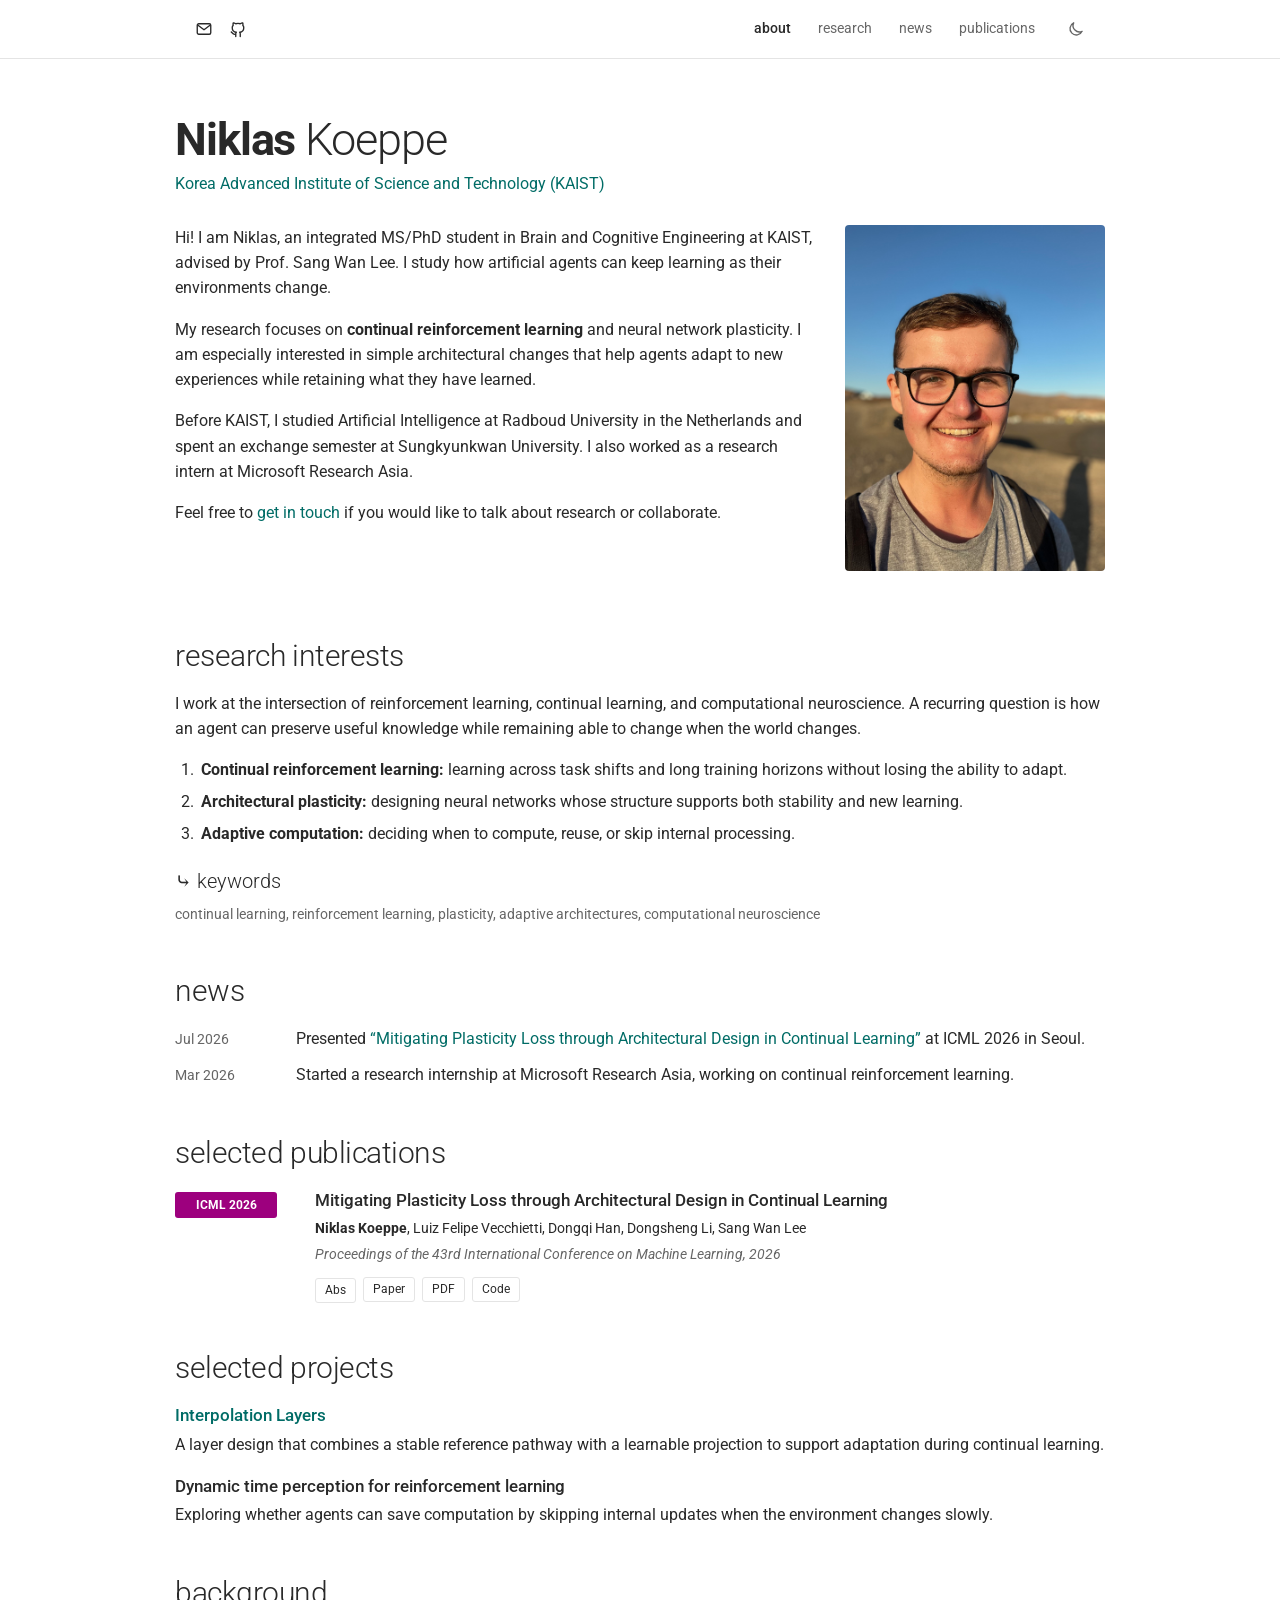
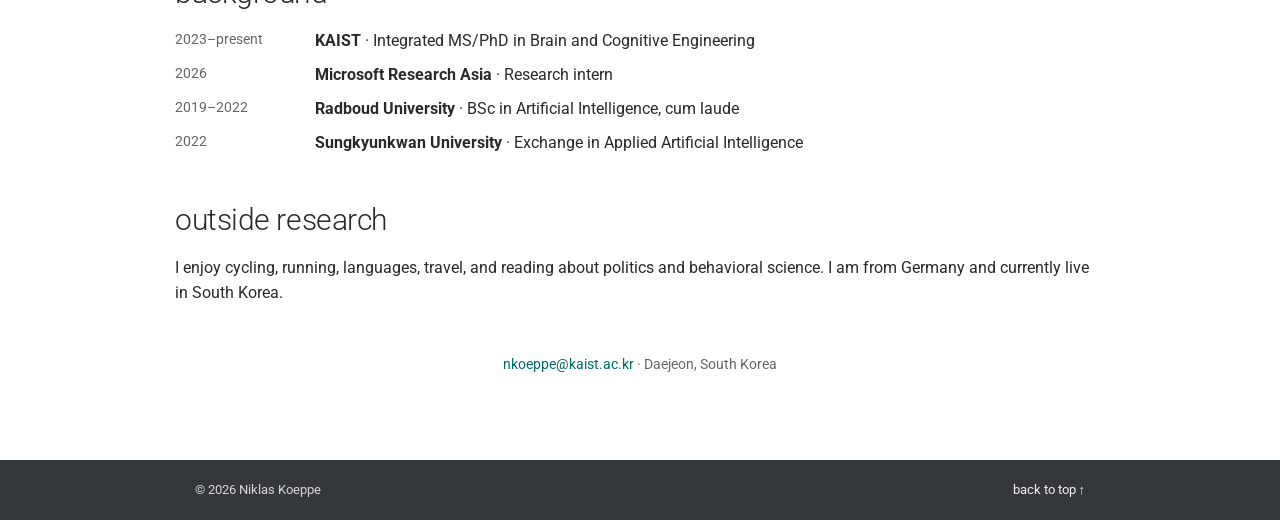
==== commit d2884373: "Update index.html" ====
--- a/index.html
+++ b/index.html
@@ -34,7 +34,7 @@
     </header>
 
     <div class="introduction">
-      <figure class="profile-photo"><img src="portrait.svg" alt="Niklas Koeppe initials; portrait placeholder" width="260" height="300"></figure>
+      <figure class="profile-photo"><img src="me.jpeg" alt="Niklas Koeppe initials; portrait placeholder" width="260" height="300"></figure>
       <p>Hi! I am Niklas, an integrated MS/PhD student in Brain and Cognitive Engineering at KAIST, advised by Prof. Sang Wan Lee. I study how artificial agents can keep learning as their environments change.</p>
       <p>My research focuses on <strong>continual reinforcement learning</strong> and neural network plasticity. I am especially interested in simple architectural changes that help agents adapt to new experiences while retaining what they have learned.</p>
       <p>Before KAIST, I studied Artificial Intelligence at Radboud University in the Netherlands and spent an exchange semester at Sungkyunkwan University. I also worked as a research intern at Microsoft Research Asia.</p>
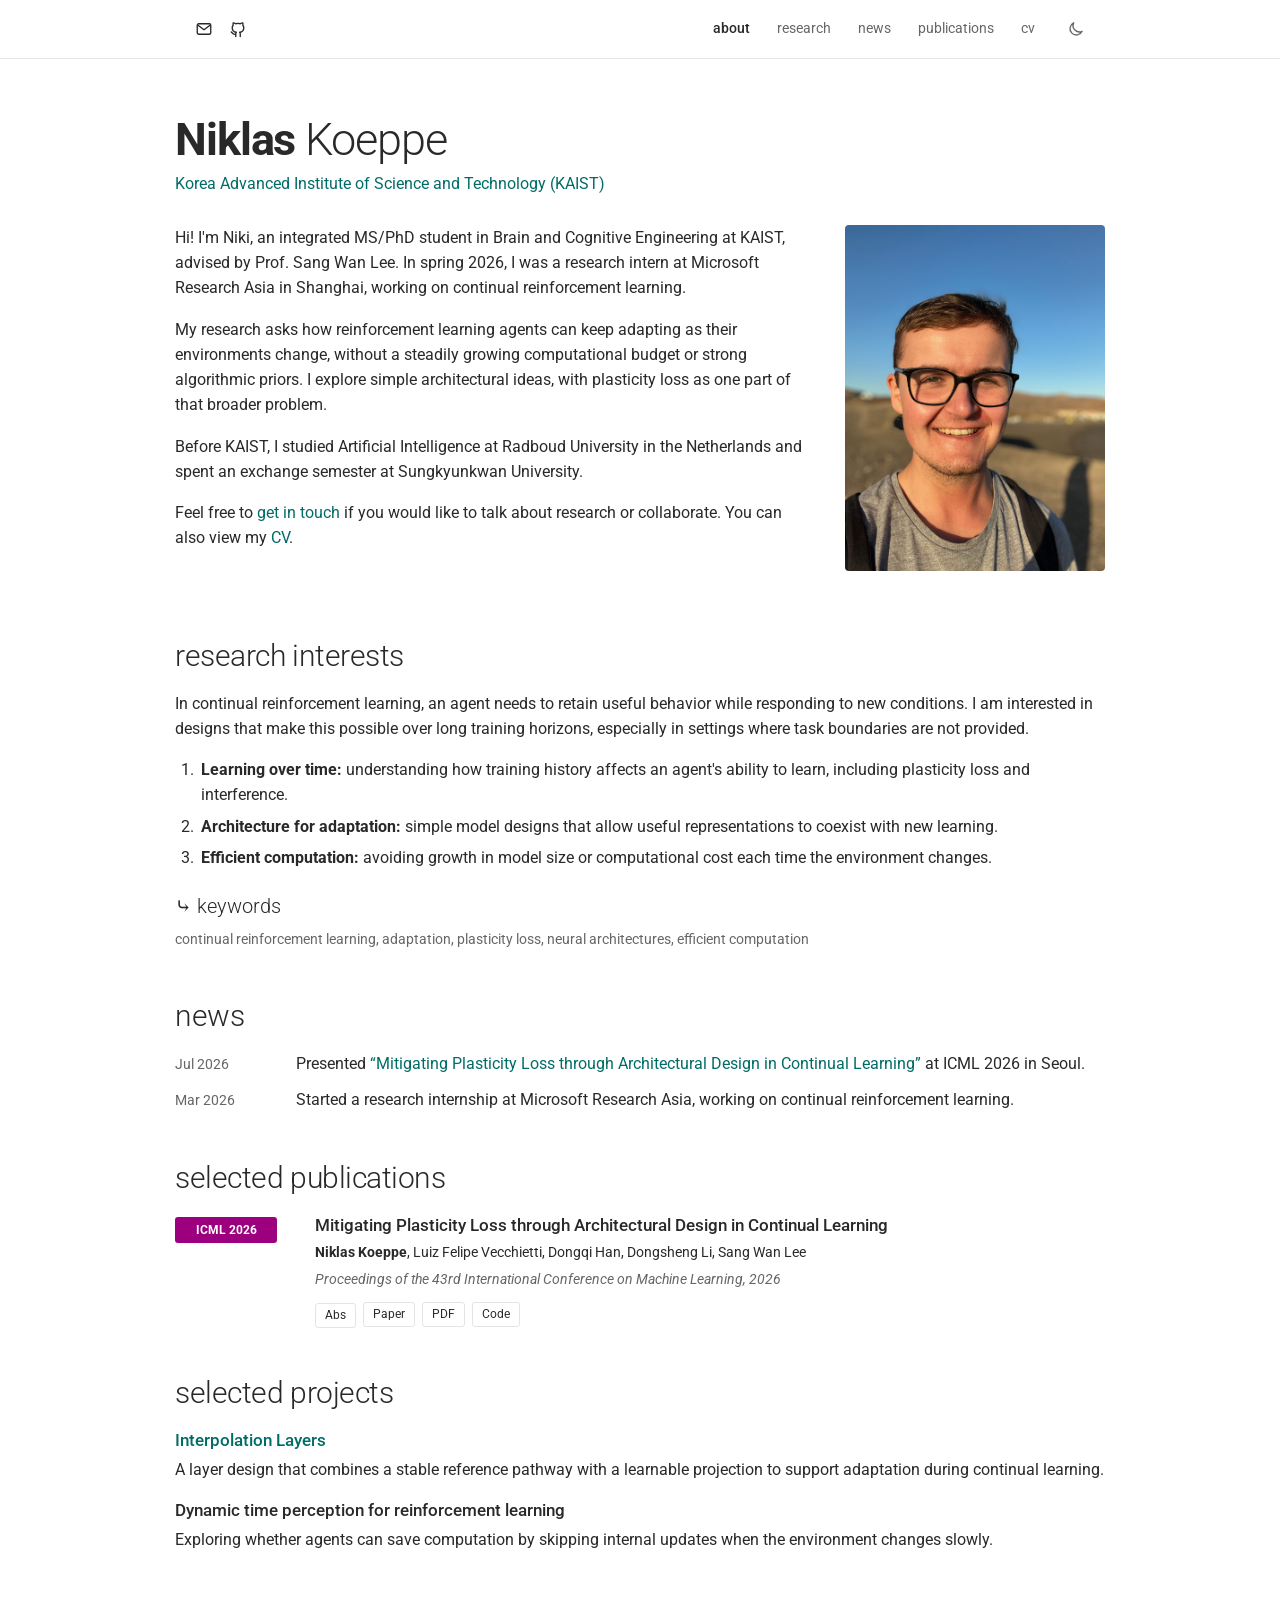
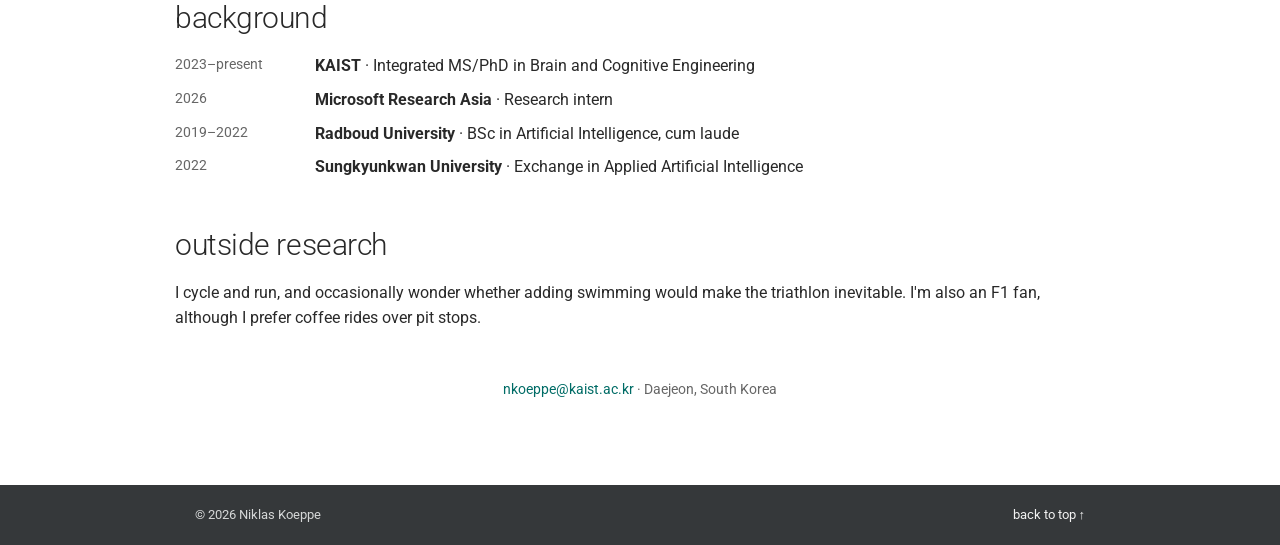
==== commit 4e9ba892: "Add files via upload" ====
--- a/index.html
+++ b/index.html
@@ -3,7 +3,7 @@
 <head>
   <meta charset="utf-8">
   <meta name="viewport" content="width=device-width, initial-scale=1">
-  <meta name="description" content="Niklas Koeppe is a PhD student at KAIST researching continual reinforcement learning and neural network plasticity.">
+  <meta name="description" content="Niklas Koeppe is a PhD student at KAIST studying continual reinforcement learning, scalable adaptation, and neural network plasticity.">
   <meta name="theme-color" content="#ffffff">
   <title>Niklas Koeppe</title>
   <link rel="canonical" href="https://n-koeppe.github.io/">
@@ -21,7 +21,7 @@
         <a href="https://github.com/n-koeppe" aria-label="Niklas on GitHub" title="GitHub"><svg viewBox="0 0 24 24" aria-hidden="true"><path d="M9 19c-4.4 1.4-4.4-2.5-6-3m12 6v-3.4a3 3 0 0 0-.8-2.3c2.7-.3 5.5-1.3 5.5-6A4.7 4.7 0 0 0 18.4 7a4.3 4.3 0 0 0-.1-3.2S17.3 3.5 15 5a10.6 10.6 0 0 0-6 0C6.7 3.5 5.7 3.8 5.7 3.8A4.3 4.3 0 0 0 5.6 7a4.7 4.7 0 0 0-1.3 3.3c0 4.7 2.8 5.7 5.5 6A3 3 0 0 0 9 18.6V22"/></svg></a>
       </div>
       <div class="nav-links">
-        <a href="#about" aria-current="page">about</a><a href="#research">research</a><a href="#news">news</a><a href="#publications">publications</a>
+        <a href="#about" aria-current="page">about</a><a href="#research">research</a><a href="#news">news</a><a href="#publications">publications</a><a href="new_cv-me-sep2026.pdf" aria-label="CV (PDF)">cv</a>
         <button class="theme-toggle" type="button" aria-label="Switch to dark mode" title="Toggle color theme"><svg viewBox="0 0 24 24" aria-hidden="true"><path d="M20.2 15.1A8.5 8.5 0 0 1 8.9 3.8 8.5 8.5 0 1 0 20.2 15.1Z"/></svg></button>
       </div>
     </nav>
@@ -34,22 +34,22 @@
     </header>
 
     <div class="introduction">
-      <figure class="profile-photo"><img src="me.jpeg" alt="Niklas Koeppe initials; portrait placeholder" width="260" height="300"></figure>
-      <p>Hi! I am Niklas, an integrated MS/PhD student in Brain and Cognitive Engineering at KAIST, advised by Prof. Sang Wan Lee. I study how artificial agents can keep learning as their environments change.</p>
-      <p>My research focuses on <strong>continual reinforcement learning</strong> and neural network plasticity. I am especially interested in simple architectural changes that help agents adapt to new experiences while retaining what they have learned.</p>
-      <p>Before KAIST, I studied Artificial Intelligence at Radboud University in the Netherlands and spent an exchange semester at Sungkyunkwan University. I also worked as a research intern at Microsoft Research Asia.</p>
-      <p>Feel free to <a href="mailto:nkoeppe@kaist.ac.kr">get in touch</a> if you would like to talk about research or collaborate.</p>
+      <figure class="profile-photo"><img src="me.jpeg" alt="Portrait of Niklas Koeppe" width="260" height="347"></figure>
+      <p>Hi! I'm Niki, an integrated MS/PhD student in Brain and Cognitive Engineering at KAIST, advised by Prof. Sang Wan Lee. In spring 2026, I was a research intern at Microsoft Research Asia in Shanghai, working on continual reinforcement learning.</p>
+      <p>My research asks how reinforcement learning agents can keep adapting as their environments change, without a steadily growing computational budget or strong algorithmic priors. I explore simple architectural ideas, with plasticity loss as one part of that broader problem.</p>
+      <p>Before KAIST, I studied Artificial Intelligence at Radboud University in the Netherlands and spent an exchange semester at Sungkyunkwan University.</p>
+      <p>Feel free to <a href="mailto:nkoeppe@kaist.ac.kr">get in touch</a> if you would like to talk about research or collaborate. You can also view my <a href="new_cv-me-sep2026.pdf">CV</a>.</p>
     </div>
 
     <section id="research">
       <h2>research interests</h2>
-      <p>I work at the intersection of reinforcement learning, continual learning, and computational neuroscience. A recurring question is how an agent can preserve useful knowledge while remaining able to change when the world changes.</p>
+      <p>In continual reinforcement learning, an agent needs to retain useful behavior while responding to new conditions. I am interested in designs that make this possible over long training horizons, especially in settings where task boundaries are not provided.</p>
       <ol class="research-list">
-        <li><strong>Continual reinforcement learning:</strong> learning across task shifts and long training horizons without losing the ability to adapt.</li>
-        <li><strong>Architectural plasticity:</strong> designing neural networks whose structure supports both stability and new learning.</li>
-        <li><strong>Adaptive computation:</strong> deciding when to compute, reuse, or skip internal processing.</li>
+        <li><strong>Learning over time:</strong> understanding how training history affects an agent's ability to learn, including plasticity loss and interference.</li>
+        <li><strong>Architecture for adaptation:</strong> simple model designs that allow useful representations to coexist with new learning.</li>
+        <li><strong>Efficient computation:</strong> avoiding growth in model size or computational cost each time the environment changes.</li>
       </ol>
-      <p class="keywords"><span>⤷ keywords</span><br>continual learning, reinforcement learning, plasticity, adaptive architectures, computational neuroscience</p>
+      <p class="keywords"><span>⤷ keywords</span><br>continual reinforcement learning, adaptation, plasticity loss, neural architectures, efficient computation</p>
     </section>
 
     <section id="news">
@@ -90,7 +90,7 @@
       <div class="background-item"><span>2022</span><p><strong>Sungkyunkwan University</strong> · Exchange in Applied Artificial Intelligence</p></div>
     </section>
 
-    <section id="personal"><h2>outside research</h2><p>I enjoy cycling, running, languages, travel, and reading about politics and behavioral science. I am from Germany and currently live in South Korea.</p></section>
+    <section id="personal"><h2>outside research</h2><p>I cycle and run, and occasionally wonder whether adding swimming would make the triathlon inevitable. I'm also an F1 fan, although I prefer coffee rides over pit stops.</p></section>
     <div class="contact"><p><a href="mailto:nkoeppe@kaist.ac.kr">nkoeppe@kaist.ac.kr</a> · Daejeon, South Korea</p></div>
   </article></main>
 
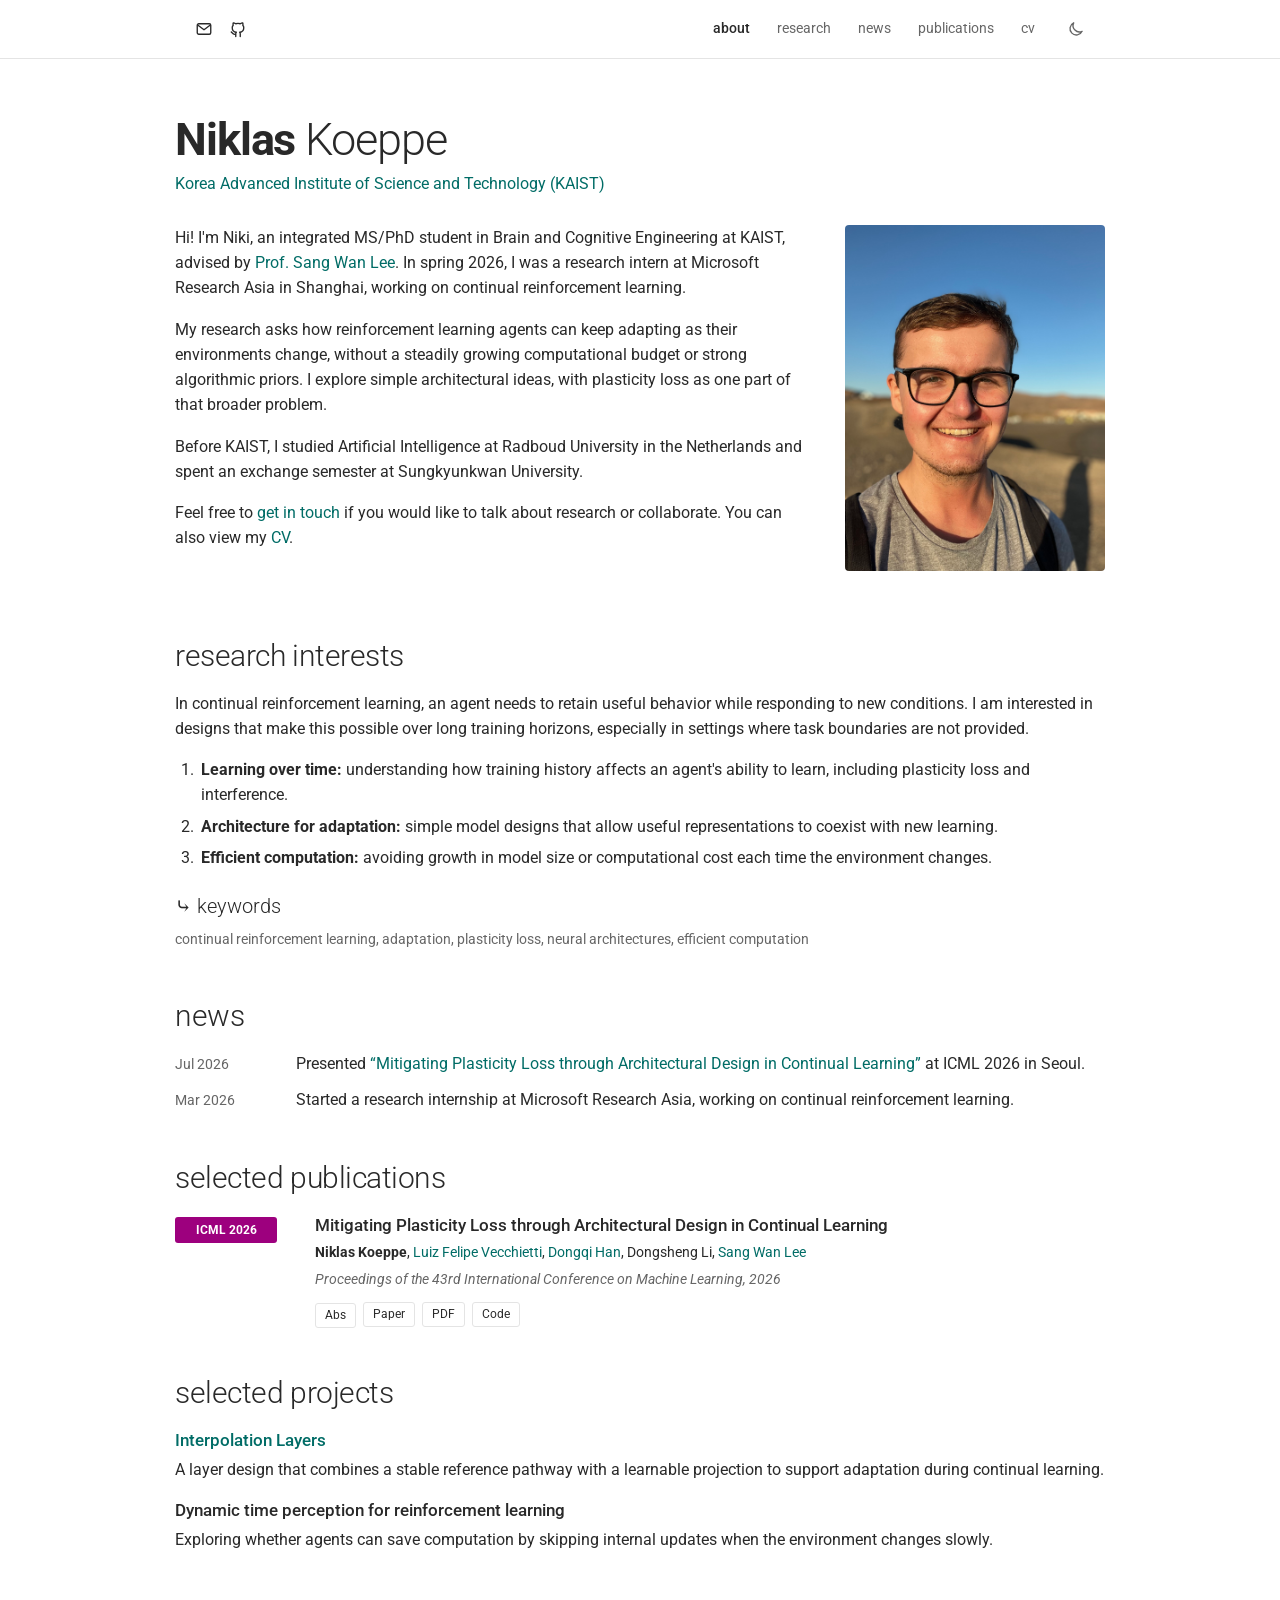
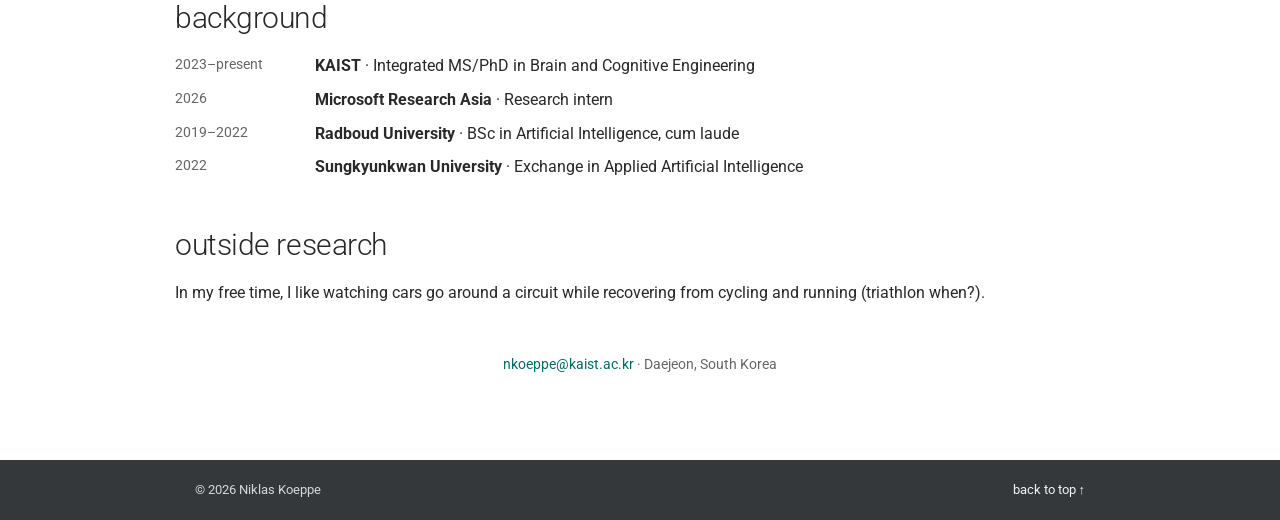
==== commit ce2810d0: "Add files via upload" ====
--- a/index.html
+++ b/index.html
@@ -35,7 +35,7 @@
 
     <div class="introduction">
       <figure class="profile-photo"><img src="me.jpeg" alt="Portrait of Niklas Koeppe" width="260" height="347"></figure>
-      <p>Hi! I'm Niki, an integrated MS/PhD student in Brain and Cognitive Engineering at KAIST, advised by Prof. Sang Wan Lee. In spring 2026, I was a research intern at Microsoft Research Asia in Shanghai, working on continual reinforcement learning.</p>
+      <p>Hi! I'm Niki, an integrated MS/PhD student in Brain and Cognitive Engineering at KAIST, advised by <a href="https://aibrain.kaist.ac.kr/sang-wan-lee">Prof. Sang Wan Lee</a>. In spring 2026, I was a research intern at Microsoft Research Asia in Shanghai, working on continual reinforcement learning.</p>
       <p>My research asks how reinforcement learning agents can keep adapting as their environments change, without a steadily growing computational budget or strong algorithmic priors. I explore simple architectural ideas, with plasticity loss as one part of that broader problem.</p>
       <p>Before KAIST, I studied Artificial Intelligence at Radboud University in the Netherlands and spent an exchange semester at Sungkyunkwan University.</p>
       <p>Feel free to <a href="mailto:nkoeppe@kaist.ac.kr">get in touch</a> if you would like to talk about research or collaborate. You can also view my <a href="new_cv-me-sep2026.pdf">CV</a>.</p>
@@ -66,7 +66,7 @@
         <div class="venue"><span>ICML 2026</span></div>
         <div class="publication-info">
           <h3>Mitigating Plasticity Loss through Architectural Design in Continual Learning</h3>
-          <p class="authors"><strong>Niklas Koeppe</strong>, Luiz Felipe Vecchietti, Dongqi Han, Dongsheng Li, Sang Wan Lee</p>
+          <p class="authors"><strong>Niklas Koeppe</strong>, <a href="https://lfelipesv.github.io/">Luiz Felipe Vecchietti</a>, <a href="https://frosthan.github.io/">Dongqi Han</a>, Dongsheng Li, <a href="https://aibrain.kaist.ac.kr/sang-wan-lee">Sang Wan Lee</a></p>
           <p class="journal">Proceedings of the 43rd International Conference on Machine Learning, 2026</p>
           <div class="paper-links">
             <details class="abstract"><summary>Abs</summary><p>We study how neural network architecture affects plasticity in continual learning. Interpolation Layers combine a stable reference with a learnable projection to help networks remain adaptable across changing tasks.</p></details>
@@ -90,7 +90,7 @@
       <div class="background-item"><span>2022</span><p><strong>Sungkyunkwan University</strong> · Exchange in Applied Artificial Intelligence</p></div>
     </section>
 
-    <section id="personal"><h2>outside research</h2><p>I cycle and run, and occasionally wonder whether adding swimming would make the triathlon inevitable. I'm also an F1 fan, although I prefer coffee rides over pit stops.</p></section>
+    <section id="personal"><h2>outside research</h2><p>In my free time, I like watching cars go around a circuit while recovering from cycling and running (triathlon when?).</p></section>
     <div class="contact"><p><a href="mailto:nkoeppe@kaist.ac.kr">nkoeppe@kaist.ac.kr</a> · Daejeon, South Korea</p></div>
   </article></main>
 
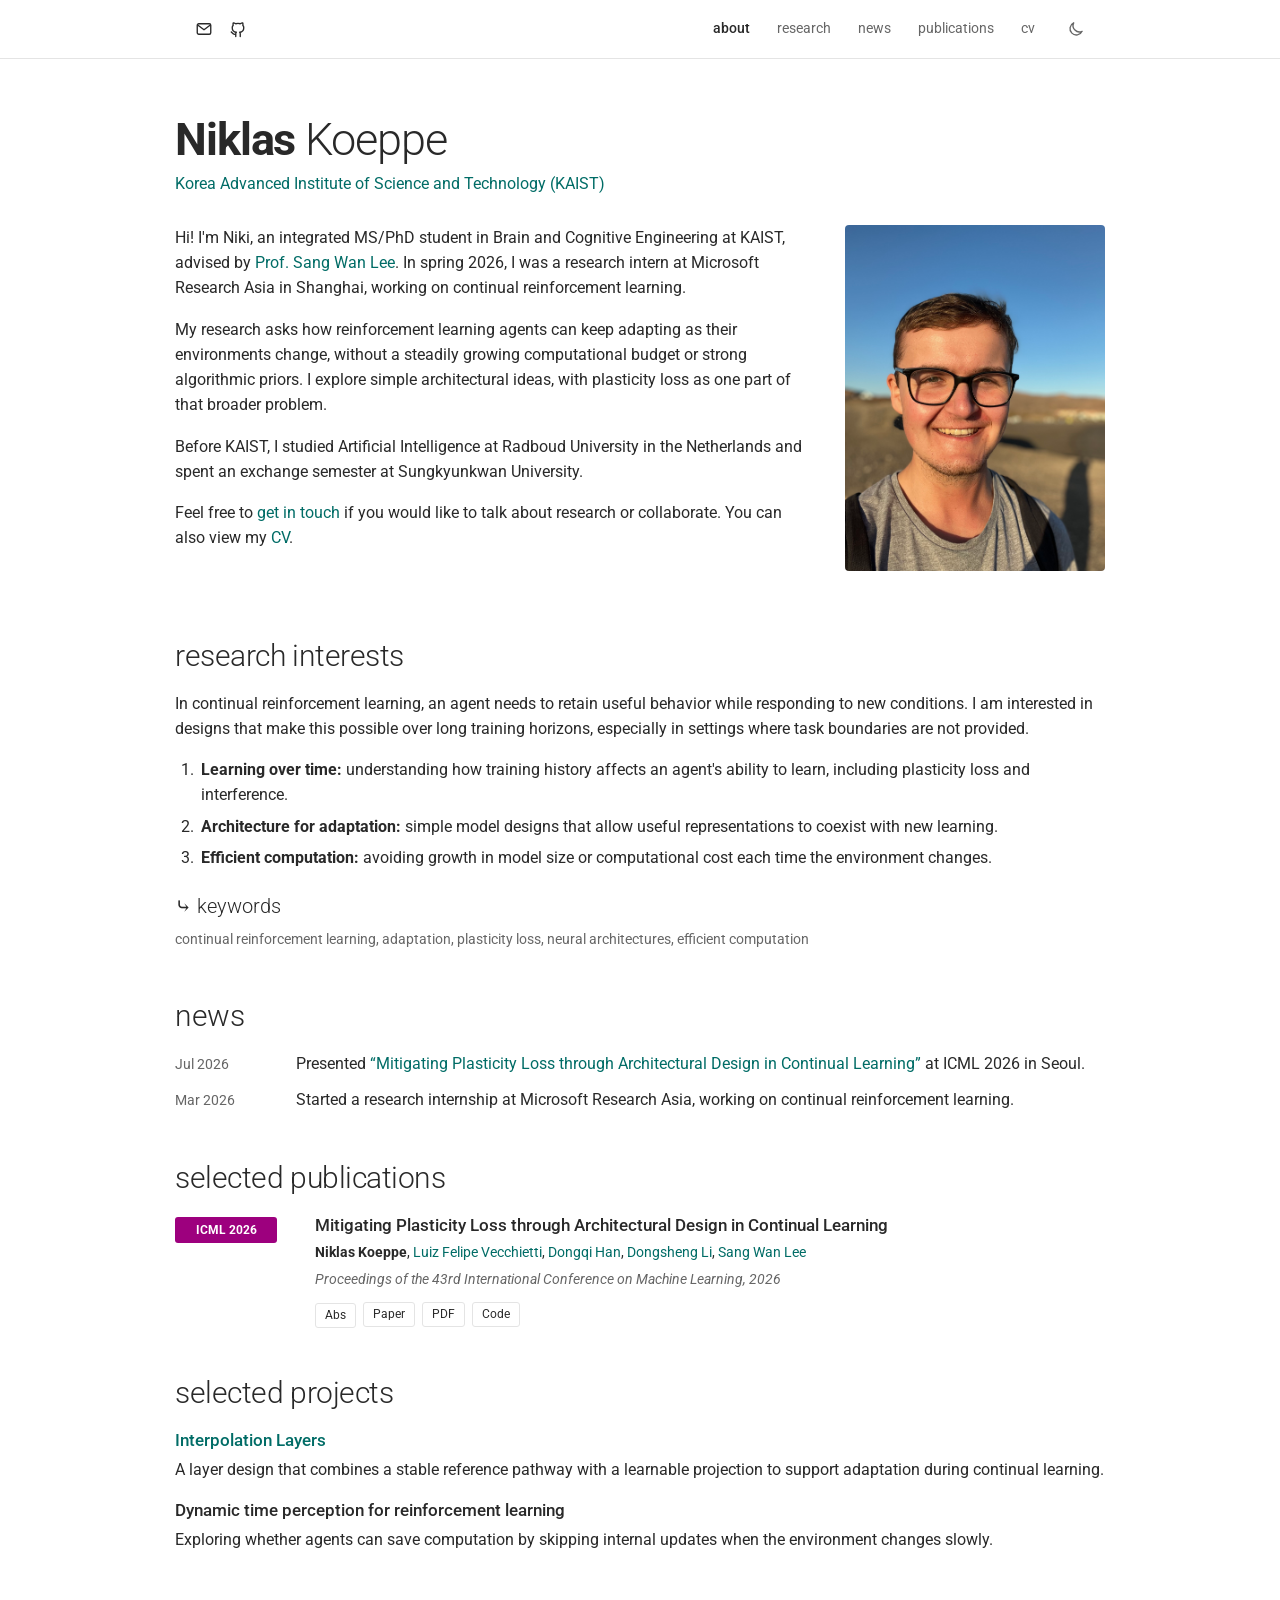
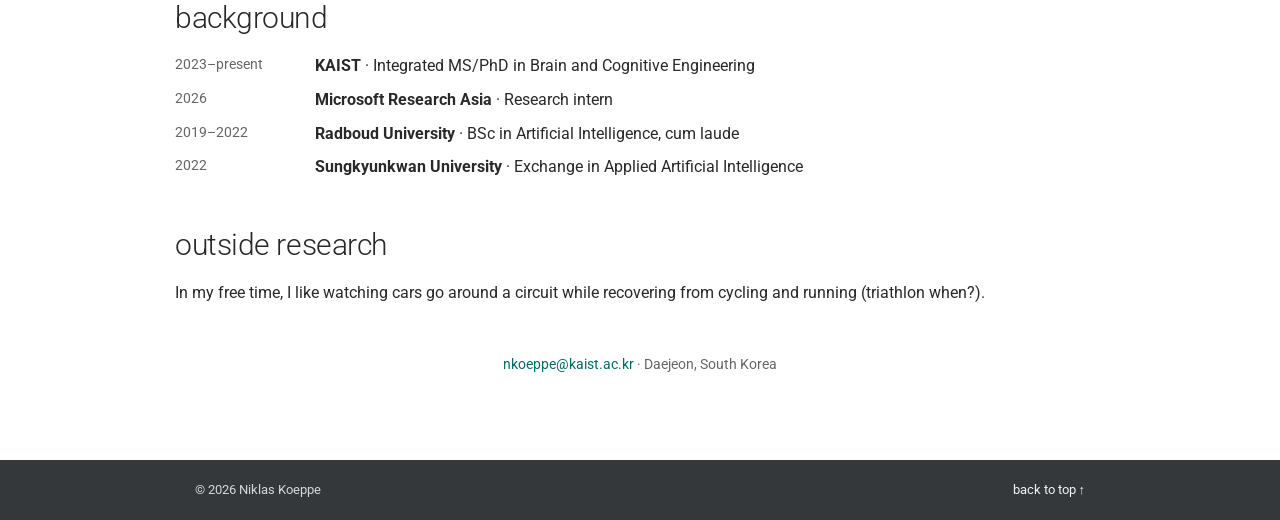
==== commit 335399e0: "Add files via upload" ====
--- a/index.html
+++ b/index.html
@@ -66,7 +66,7 @@
         <div class="venue"><span>ICML 2026</span></div>
         <div class="publication-info">
           <h3>Mitigating Plasticity Loss through Architectural Design in Continual Learning</h3>
-          <p class="authors"><strong>Niklas Koeppe</strong>, <a href="https://lfelipesv.github.io/">Luiz Felipe Vecchietti</a>, <a href="https://frosthan.github.io/">Dongqi Han</a>, Dongsheng Li, <a href="https://aibrain.kaist.ac.kr/sang-wan-lee">Sang Wan Lee</a></p>
+          <p class="authors"><strong>Niklas Koeppe</strong>, <a href="https://lfelipesv.github.io/">Luiz Felipe Vecchietti</a>, <a href="https://frosthan.github.io/">Dongqi Han</a>, <a href="https://recmind.cn/">Dongsheng Li</a>, <a href="https://aibrain.kaist.ac.kr/sang-wan-lee">Sang Wan Lee</a></p>
           <p class="journal">Proceedings of the 43rd International Conference on Machine Learning, 2026</p>
           <div class="paper-links">
             <details class="abstract"><summary>Abs</summary><p>We study how neural network architecture affects plasticity in continual learning. Interpolation Layers combine a stable reference with a learnable projection to help networks remain adaptable across changing tasks.</p></details>
